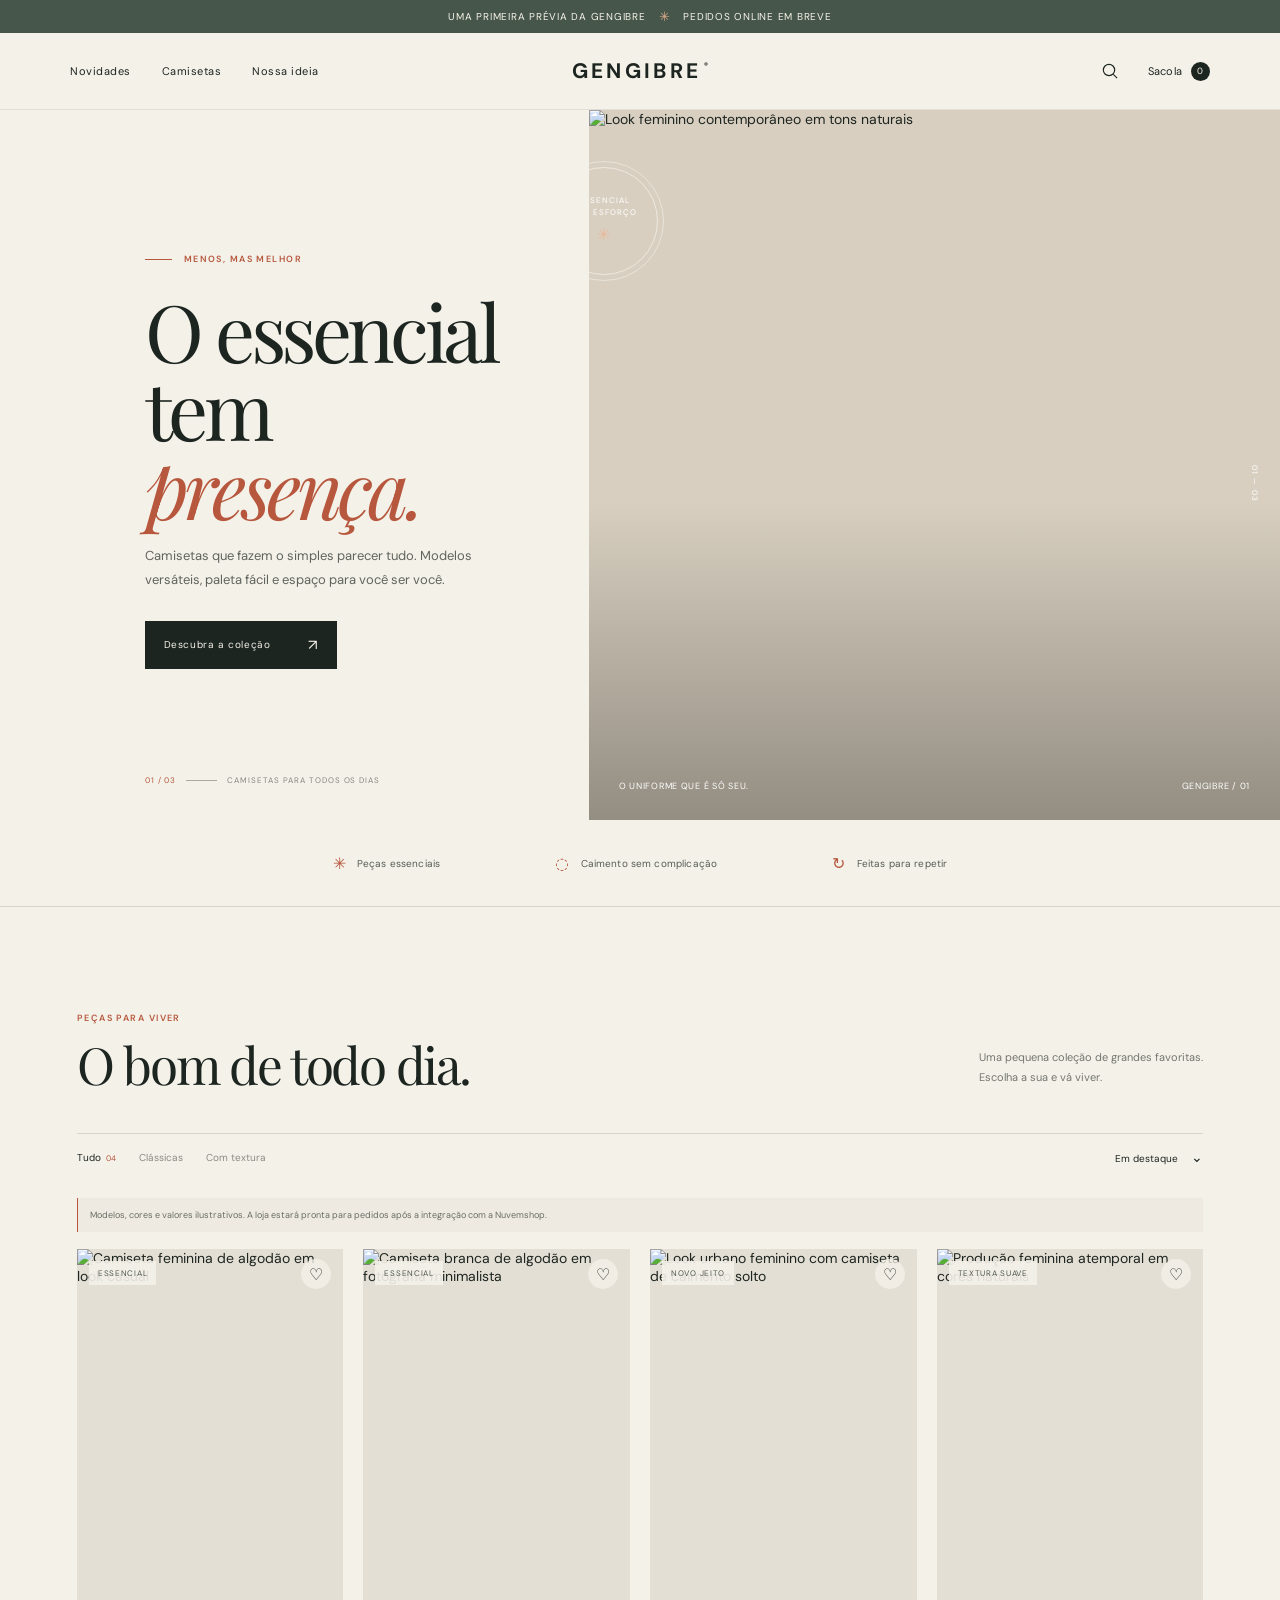
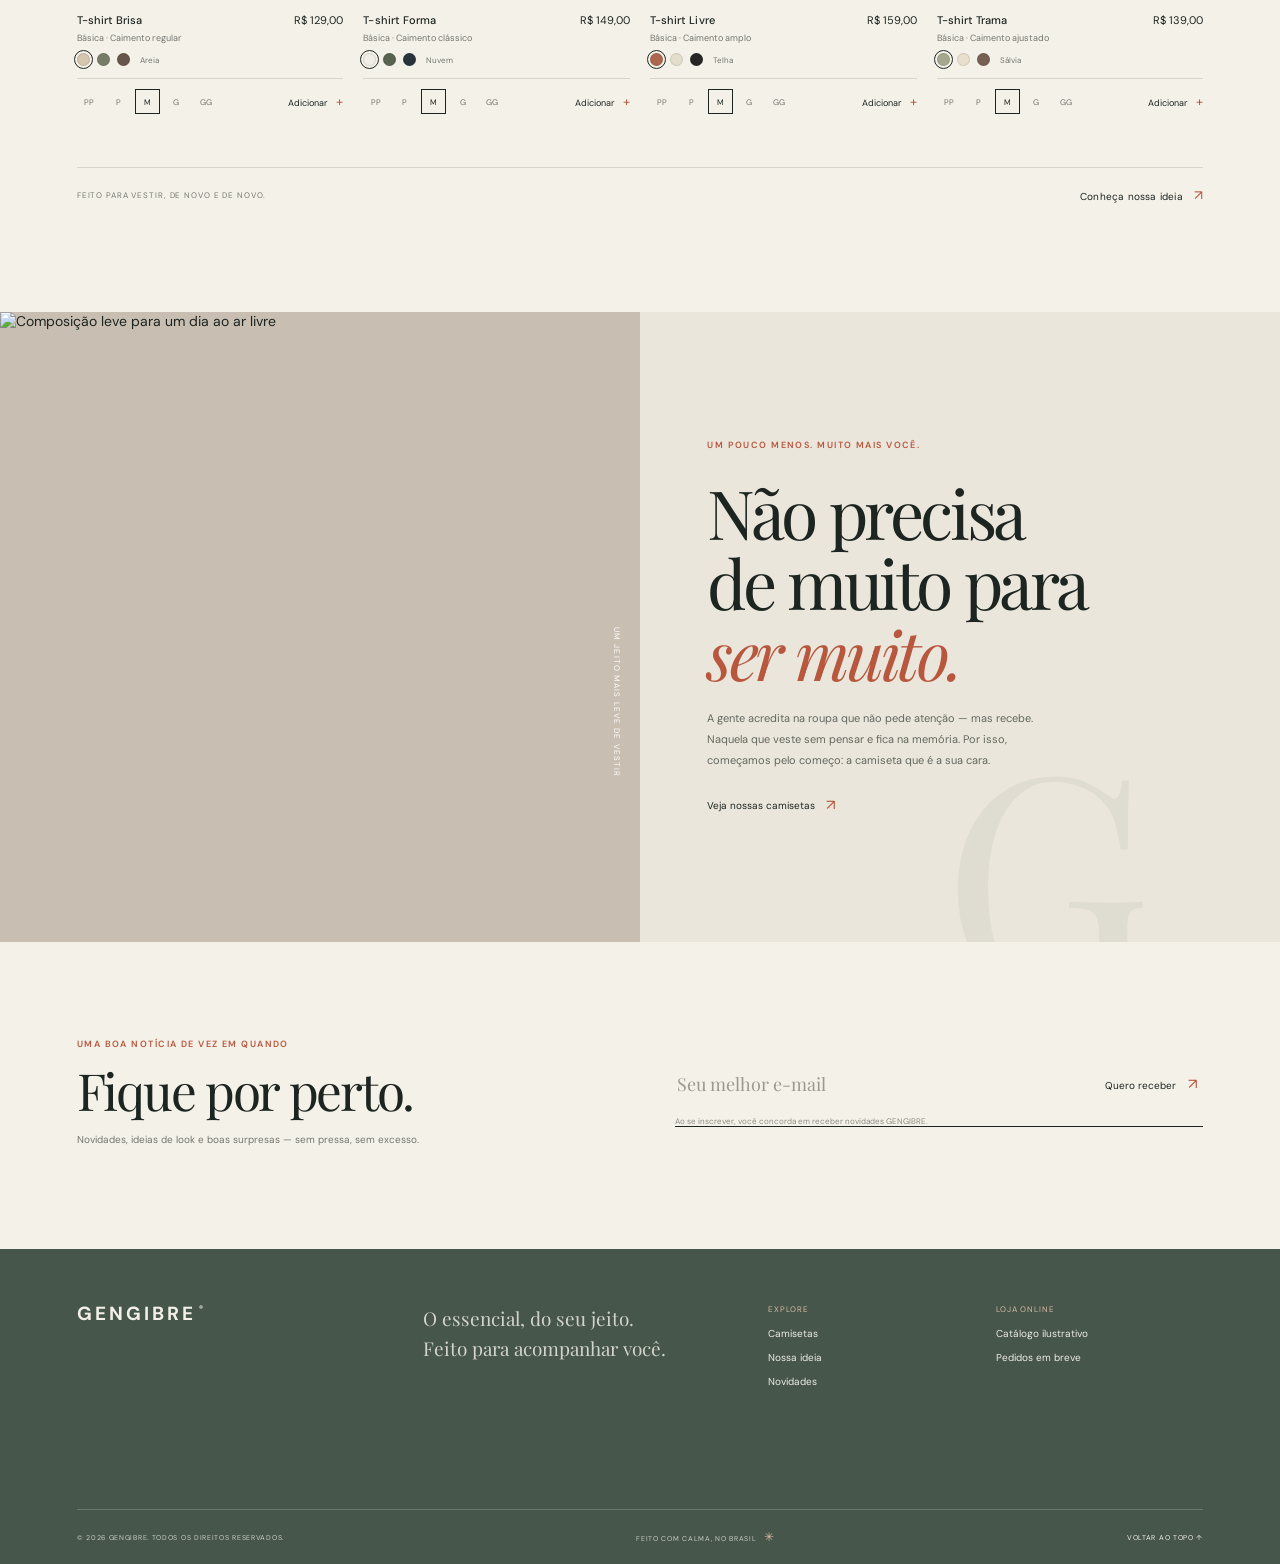
==== index.html @ 018316c4 "Build GENGIBRE storefront preview" ====
<!doctype html>
<html lang="pt-BR">
  <head>
    <meta charset="UTF-8" />
    <meta name="viewport" content="width=device-width, initial-scale=1" />
    <meta name="theme-color" content="#f4f1e9" />
    <meta name="description" content="GENGIBRE — camisetas essenciais, feitas para acompanhar você todos os dias." />
    <title>GENGIBRE — vestir o essencial</title>
    <link rel="preconnect" href="https://fonts.googleapis.com" />
    <link rel="preconnect" href="https://fonts.gstatic.com" crossorigin />
    <link href="https://fonts.googleapis.com/css2?family=DM+Sans:wght@400;500;600;700&family=Playfair+Display:wght@400;500&display=swap" rel="stylesheet" />
    <link rel="preconnect" href="https://images.unsplash.com" />
    <link rel="stylesheet" href="styles.css" />
    <script src="script.js" defer></script>
  </head>
  <body>
    <div class="announcement"><span>UMA PRIMEIRA PRÉVIA DA GENGIBRE</span><span class="announcement-dot">✳</span><span>Pedidos online em breve</span></div>

    <header class="site-header">
      <button class="icon-button menu-toggle" aria-label="Abrir menu" aria-expanded="false"><span class="menu-lines"></span></button>
      <nav class="main-nav" aria-label="Navegação principal">
        <a href="#novidades">Novidades</a>
        <a href="#colecao">Camisetas</a>
        <a href="#sobre">Nossa ideia</a>
      </nav>
      <a class="wordmark" href="#inicio" aria-label="Gengibre, início">GENGIBRE<span>®</span></a>
      <div class="header-actions">
        <button class="icon-button search-toggle" aria-label="Abrir busca"><svg viewBox="0 0 24 24" aria-hidden="true"><circle cx="10.8" cy="10.8" r="6.8"></circle><path d="m16 16 4.5 4.5"></path></svg></button>
        <button class="bag-button" aria-label="Abrir sacola">Sacola <span class="bag-count">0</span></button>
      </div>
    </header>

    <div class="search-panel" aria-hidden="true">
      <label for="search-input">O que você está procurando?</label>
      <div class="search-field"><input id="search-input" type="search" placeholder="Busque por uma camiseta..." autocomplete="off" /><button class="search-close" aria-label="Fechar busca">Fechar</button></div>
    </div>
    <div class="mobile-menu" aria-hidden="true"><a href="#novidades">Novidades</a><a href="#colecao">Camisetas</a><a href="#sobre">Nossa ideia</a></div>

    <main id="inicio">
      <section class="hero" aria-labelledby="hero-title">
        <div class="hero-copy">
          <p class="eyebrow"><span class="eyebrow-line"></span> MENOS, MAS MELHOR</p>
          <h1 id="hero-title">O essencial<br />tem <em>presença.</em></h1>
          <p class="hero-description">Camisetas que fazem o simples parecer tudo. Modelos versáteis, paleta fácil e espaço para você ser você.</p>
          <a class="button button-dark" href="#colecao">Descubra a coleção <span aria-hidden="true">↗</span></a>
          <div class="hero-note"><span>01 / 03</span><span class="hero-note-line"></span><span>CAMISETAS PARA TODOS OS DIAS</span></div>
        </div>
        <div class="hero-image-wrap">
          <img class="hero-image" src="https://images.unsplash.com/photo-1529139574466-a303027c1d8b?auto=format&fit=crop&w=1500&q=88" alt="Look feminino contemporâneo em tons naturais" fetchpriority="high" />
          <div class="hero-image-caption"><span>O uniforme que é só seu.</span><span>GENGIBRE / 01</span></div>
          <div class="round-stamp" aria-label="Essenciais para todos os dias"><span>ESSENCIAL<br />SEM ESFORÇO</span><b>✳</b></div>
        </div>
        <div class="hero-index">01 — 03</div>
      </section>

      <section class="promise-bar" aria-label="Diferenciais Gengibre">
        <div><span class="promise-icon">✳</span><span>Peças essenciais</span></div>
        <div><span class="promise-icon">◌</span><span>Caimento sem complicação</span></div>
        <div><span class="promise-icon">↻</span><span>Feitas para repetir</span></div>
      </section>

      <section class="collection section-shell" id="colecao" aria-labelledby="collection-title">
        <div class="section-heading" id="novidades">
          <div><p class="eyebrow">PEÇAS PARA VIVER</p><h2 id="collection-title">O bom de todo dia.</h2></div>
          <p>Uma pequena coleção de grandes favoritas.<br />Escolha a sua e vá viver.</p>
        </div>
        <div class="shop-toolbar">
          <div class="filter-tabs" role="group" aria-label="Filtrar produtos">
            <button class="filter-tab is-active" data-filter="all">Tudo <span>04</span></button>
            <button class="filter-tab" data-filter="classica">Clássicas</button>
            <button class="filter-tab" data-filter="textura">Com textura</button>
          </div>
          <button class="sort-button" aria-label="Ordenar produtos">Em destaque <span aria-hidden="true">⌄</span></button>
        </div>
        <p class="preview-note">Modelos, cores e valores ilustrativos. A loja estará pronta para pedidos após a integração com a Nuvemshop.</p>
        <div class="product-grid" id="product-grid" aria-live="polite"></div>
        <p class="no-results" hidden>Nenhuma camiseta encontrada. Que tal tentar outra busca?</p>
        <div class="collection-bottom"><span>FEITO PARA VESTIR, DE NOVO E DE NOVO.</span><a href="#sobre">Conheça nossa ideia <span aria-hidden="true">↗</span></a></div>
      </section>

      <section class="editorial" id="sobre">
        <div class="editorial-image"><img src="https://images.unsplash.com/photo-1503342217505-b0a15ec3261c?auto=format&fit=crop&w=1300&q=86" alt="Composição leve para um dia ao ar livre" loading="lazy" /><span class="image-vertical">UM JEITO MAIS LEVE DE VESTIR</span></div>
        <div class="editorial-copy"><p class="eyebrow">UM POUCO MENOS. MUITO MAIS VOCÊ.</p><h2>Não precisa<br />de muito para<br /><em>ser muito.</em></h2><p>A gente acredita na roupa que não pede atenção — mas recebe. Naquela que veste sem pensar e fica na memória. Por isso, começamos pelo começo: a camiseta que é a sua cara.</p><a href="#colecao" class="text-link">Veja nossas camisetas <span aria-hidden="true">↗</span></a><span class="editorial-mark">G.</span></div>
      </section>

      <section class="newsletter section-shell">
        <div><p class="eyebrow">UMA BOA NOTÍCIA DE VEZ EM QUANDO</p><h2>Fique por perto.</h2><p>Novidades, ideias de look e boas surpresas — sem pressa, sem excesso.</p></div>
        <form class="newsletter-form"><label class="sr-only" for="newsletter-email">Seu e-mail</label><input id="newsletter-email" type="email" placeholder="Seu melhor e-mail" required /><button type="submit" aria-label="Inscrever-se">Quero receber <span aria-hidden="true">↗</span></button><small>Ao se inscrever, você concorda em receber novidades GENGIBRE.</small></form>
      </section>
    </main>

    <footer class="site-footer">
      <div class="footer-main"><a class="wordmark footer-wordmark" href="#inicio">GENGIBRE<span>®</span></a><p>O essencial, do seu jeito.<br />Feito para acompanhar você.</p><div class="footer-links"><div><span>EXPLORE</span><a href="#colecao">Camisetas</a><a href="#sobre">Nossa ideia</a><a href="#novidades">Novidades</a></div><div><span>LOJA ONLINE</span><a href="#colecao">Catálogo ilustrativo</a><a href="#colecao">Pedidos em breve</a></div></div></div>
      <div class="footer-bottom"><span>© 2026 GENGIBRE. TODOS OS DIREITOS RESERVADOS.</span><span>FEITO COM CALMA, NO BRASIL <b>✳</b></span><a href="#inicio">VOLTAR AO TOPO ↑</a></div>
    </footer>

    <div class="drawer-backdrop" hidden></div>
    <aside class="cart-drawer" aria-label="Sua sacola" aria-hidden="true">
      <div class="drawer-head"><div><p class="eyebrow">GENGIBRE / SUAS ESCOLHAS</p><h2>Sua sacola <span class="drawer-count">(0)</span></h2></div><button class="drawer-close" aria-label="Fechar sacola">×</button></div>
      <div class="cart-items"></div>
      <div class="empty-cart"><span class="empty-cart-icon">◌</span><h3>Um bom começo.</h3><p>Sua sacola ainda está vazia.<br />Encontre a camiseta que tem a sua cara.</p><button class="button button-dark continue-shopping">Escolher uma camiseta</button></div>
      <div class="drawer-foot" hidden><div class="subtotal"><span>Subtotal ilustrativo</span><strong>R$ 0,00</strong></div><p class="checkout-note">Prévia da loja. Pagamento, frete e pedidos serão ativados com a Nuvemshop.</p><button class="button button-dark checkout-button">Ver próximos passos <span aria-hidden="true">↗</span></button><p class="checkout-unavailable" hidden>Esta vitrine ainda não recebe pedidos. A conexão com a Nuvemshop ativará a finalização da compra.</p><button class="text-link keep-shopping">Continuar escolhendo</button></div>
    </aside>
    <div class="toast" role="status" aria-live="polite"></div>
  </body>
</html>
---- styles.css ----
:root {
  color-scheme: light;
  --paper: #f4f1e9;
  --paper-deep: #ebe6dc;
  --ink: #1d2520;
  --muted: #73776f;
  --line: #d8d5ca;
  --ginger: #b7573d;
  --olive: #47564a;
  --serif: "Playfair Display", Georgia, serif;
  --sans: "DM Sans", Arial, sans-serif;
}

* { box-sizing: border-box; }
html { scroll-behavior: smooth; scroll-padding-top: 94px; }
body { margin: 0; background: var(--paper); color: var(--ink); font-family: var(--sans); font-size: 14px; -webkit-font-smoothing: antialiased; }
body.is-locked { overflow: hidden; }
button, input { font: inherit; }
button, a { -webkit-tap-highlight-color: transparent; }
a { color: inherit; text-decoration: none; }
button { color: inherit; }
img { display: block; max-width: 100%; }
.sr-only { position: absolute; width: 1px; height: 1px; padding: 0; margin: -1px; overflow: hidden; clip: rect(0, 0, 0, 0); white-space: nowrap; border: 0; }

.announcement { height: 33px; display: flex; align-items: center; justify-content: center; gap: 13px; color: #f7f4eb; background: var(--olive); font-size: 10px; letter-spacing: .075em; text-transform: uppercase; }
.announcement-dot { color: #ddac8d; font-size: 13px; }
.site-header { height: 77px; position: sticky; top: 0; z-index: 20; display: grid; grid-template-columns: 1fr auto 1fr; align-items: center; padding: 0 5.5vw; background: rgba(244, 241, 233, .97); border-bottom: 1px solid rgba(29, 37, 32, .09); backdrop-filter: blur(14px); }
.main-nav, .header-actions { display: flex; align-items: center; }
.main-nav { gap: 31px; font-size: 11px; letter-spacing: .045em; }
.main-nav a, .footer-links a, .text-link { transition: opacity .2s ease; }
.main-nav a:hover, .footer-links a:hover, .text-link:hover { opacity: .6; }
.wordmark { justify-self: center; font-size: 21px; line-height: 1; font-weight: 700; letter-spacing: .16em; }
.wordmark span { font-size: 8px; vertical-align: top; margin-left: 3px; letter-spacing: 0; }
.header-actions { justify-self: end; gap: 23px; }
.icon-button, .bag-button, .drawer-close, .search-close { border: 0; padding: 0; background: none; cursor: pointer; }
.icon-button { display: grid; place-items: center; width: 30px; height: 34px; }
.icon-button svg { width: 20px; fill: none; stroke: currentColor; stroke-width: 1.4; }
.bag-button { font-size: 11px; letter-spacing: .025em; }
.bag-count { display: inline-grid; place-items: center; min-width: 19px; height: 19px; margin-left: 5px; padding: 0 4px; border-radius: 100%; background: var(--ink); color: var(--paper); font-size: 9px; }
.menu-toggle { display: none; }

.search-panel { position: fixed; z-index: 19; top: 110px; left: 0; right: 0; padding: 25px 7vw 30px; background: var(--paper); border-bottom: 1px solid var(--line); transform: translateY(-10px); opacity: 0; visibility: hidden; transition: .24s ease; }
.search-panel.is-open { visibility: visible; opacity: 1; transform: translateY(0); }
.search-panel > label { display: block; margin: 0 auto 12px; max-width: 700px; color: var(--muted); font-size: 11px; }
.search-field { display: flex; gap: 18px; max-width: 700px; margin: auto; border-bottom: 1px solid var(--ink); }
.search-field input { flex: 1; border: 0; outline: 0; padding: 8px 0 15px; background: transparent; color: var(--ink); font-family: var(--serif); font-size: 27px; }
.search-field input::placeholder { color: #99998f; }
.search-close { padding-bottom: 12px; color: var(--muted); font-size: 11px; }
.mobile-menu { display: none; }

.hero { min-height: 610px; height: min(710px, calc(100svh - 110px)); display: grid; grid-template-columns: 46% 54%; position: relative; overflow: hidden; }
.hero-copy { display: flex; flex-direction: column; align-items: flex-start; justify-content: center; position: relative; padding: 50px 5vw 58px 11.3vw; }
.eyebrow { margin: 0; color: var(--ginger); font-size: 9px; font-weight: 600; letter-spacing: .16em; line-height: 1.4; }
.hero-copy .eyebrow { display: flex; align-items: center; gap: 12px; }
.eyebrow-line { display: inline-block; width: 27px; height: 1px; background: var(--ginger); }
.hero h1 { margin: 25px 0 17px; font-family: var(--serif); font-size: clamp(58px, 6.2vw, 92px); font-weight: 400; line-height: .99; letter-spacing: -.055em; }
h1 em, h2 em { color: var(--ginger); font-weight: 400; }
.hero-description { max-width: 355px; margin: 0 0 29px; color: #5f645d; font-size: 13px; line-height: 1.85; }
.button { display: inline-flex; align-items: center; justify-content: space-between; gap: 38px; min-height: 48px; border: 0; cursor: pointer; font-size: 10px; letter-spacing: .06em; transition: background .2s ease, color .2s ease, transform .2s ease; }
.button span { font-size: 15px; }
.button-dark { padding: 0 19px; background: var(--ink); color: var(--paper); }
.button-dark:hover { background: var(--ginger); transform: translateY(-1px); }
.hero-note { position: absolute; bottom: 35px; left: 11.3vw; display: flex; align-items: center; gap: 10px; color: #85877f; font-size: 8px; letter-spacing: .12em; }
.hero-note > span:first-child { color: var(--ginger); }
.hero-note-line { width: 31px; height: 1px; background: #aaa99f; }
.hero-image-wrap { height: 100%; min-height: 610px; position: relative; overflow: hidden; background: #d8cfc0; }
.hero-image { width: 100%; height: 100%; object-fit: cover; object-position: center 35%; }
.hero-image-wrap::after { content: ""; position: absolute; inset: 55% 0 0; pointer-events: none; background: linear-gradient(transparent, rgba(25, 25, 20, .36)); }
.hero-image-caption { position: absolute; z-index: 1; bottom: 28px; left: 30px; right: 30px; display: flex; justify-content: space-between; color: white; font-size: 9px; letter-spacing: .08em; text-transform: uppercase; }
.round-stamp { position: absolute; z-index: 2; top: 8%; left: -39px; width: 108px; height: 108px; display: flex; flex-direction: column; align-items: center; justify-content: center; gap: 5px; border: 1px solid rgba(244, 241, 233, .75); border-radius: 50%; outline: 1px solid rgba(244, 241, 233, .6); outline-offset: 5px; color: white; text-align: center; font-size: 8px; letter-spacing: .12em; line-height: 1.5; }
.round-stamp b { color: #eab89a; font-size: 16px; font-weight: 400; }
.hero-index { position: absolute; z-index: 3; top: 50%; right: 20px; writing-mode: vertical-rl; color: white; font-size: 8px; letter-spacing: .14em; }

.promise-bar { min-height: 87px; display: flex; align-items: center; justify-content: center; gap: clamp(45px, 9vw, 155px); border-bottom: 1px solid var(--line); }
.promise-bar > div { display: flex; align-items: center; gap: 11px; color: #555d54; font-size: 10px; letter-spacing: .015em; }
.promise-icon { color: var(--ginger); font-size: 16px; }
.section-shell { width: min(1280px, 88%); margin-inline: auto; }
.collection { padding-top: 105px; padding-bottom: 108px; }
.section-heading { display: flex; align-items: end; justify-content: space-between; margin-bottom: 40px; }
.section-heading h2, .newsletter h2 { margin: 11px 0 0; font-family: var(--serif); font-size: clamp(36px, 4vw, 55px); font-weight: 400; letter-spacing: -.045em; line-height: 1.12; }
.section-heading > p { margin: 0 0 5px; color: var(--muted); font-size: 11px; line-height: 1.8; }
.shop-toolbar { display: flex; justify-content: space-between; align-items: center; min-height: 47px; margin-bottom: 17px; border-top: 1px solid var(--line); }
.filter-tabs { display: flex; align-items: center; gap: 23px; height: 47px; }
.filter-tab, .sort-button { padding: 0; border: 0; background: none; color: #8a8b84; cursor: pointer; font-size: 10px; }
.filter-tab.is-active { color: var(--ink); }
.filter-tab span { margin-left: 2px; color: var(--ginger); font-size: 8px; }
.sort-button { color: var(--ink); }
.sort-button span { margin-left: 10px; font-size: 14px; }
.preview-note { margin: 0 0 17px; padding: 10px 12px; border-left: 1px solid var(--ginger); background: rgba(235, 230, 220, .56); color: #696d64; font-size: 9px; line-height: 1.6; }
.product-grid { display: grid; grid-template-columns: repeat(4, minmax(0, 1fr)); gap: 20px; }
.product-card { min-width: 0; }
.product-image { position: relative; overflow: hidden; aspect-ratio: .76; background: #e4dfd5; }
.product-image > img { width: 100%; height: 100%; object-fit: cover; transition: transform .55s cubic-bezier(.2,.65,.25,1); }
.product-card:hover .product-image > img { transform: scale(1.035); }
.product-label { position: absolute; top: 12px; left: 12px; padding: 7px 9px; background: rgba(244, 241, 233, .9); color: #51594f; font-size: 8px; letter-spacing: .09em; text-transform: uppercase; }
.favorite-button { position: absolute; top: 10px; right: 12px; display: grid; place-items: center; width: 30px; height: 30px; border: 0; border-radius: 50%; background: rgba(244, 241, 233, .76); cursor: pointer; font-size: 16px; }
.favorite-button.is-favorite { color: var(--ginger); }
.product-info { padding-top: 13px; }
.product-title-row { display: flex; justify-content: space-between; align-items: baseline; gap: 8px; }
.product-title { margin: 0; font-size: 11px; font-weight: 500; letter-spacing: .005em; }
.product-price { white-space: nowrap; font-size: 11px; }
.product-subtitle { margin: 5px 0 9px; color: var(--muted); font-size: 9px; }
.product-colors { display: flex; align-items: center; gap: 7px; margin-bottom: 12px; }
.color-swatch { width: 13px; height: 13px; padding: 0; border: 1px solid rgba(29, 37, 32, .12); border-radius: 50%; cursor: pointer; }
.color-swatch.is-selected { outline: 1px solid var(--ink); outline-offset: 2px; }
.color-name { margin-left: 3px; color: var(--muted); font-size: 8px; }
.product-bottom { display: flex; justify-content: space-between; gap: 6px; align-items: center; padding-top: 10px; border-top: 1px solid var(--line); }
.sizes { display: flex; gap: 4px; }
.size-button { display: grid; place-items: center; width: 25px; height: 25px; border: 1px solid transparent; background: none; color: #72756e; cursor: pointer; font-size: 8px; }
.size-button.is-selected { border-color: var(--ink); color: var(--ink); }
.quick-add { padding: 4px 0 4px 5px; border: 0; background: transparent; cursor: pointer; font-size: 9px; }
.quick-add span { margin-left: 6px; color: var(--ginger); font-size: 13px; }
.quick-add:hover { color: var(--ginger); }
.no-results { padding: 32px 0; color: var(--muted); text-align: center; }
.collection-bottom { display: flex; justify-content: space-between; align-items: center; margin-top: 53px; padding-top: 18px; border-top: 1px solid var(--line); color: #777a72; font-size: 8px; letter-spacing: .11em; }
.collection-bottom a { color: var(--ink); letter-spacing: .02em; font-size: 10px; }
.collection-bottom a span { padding-left: 8px; color: var(--ginger); font-size: 14px; }

.editorial { display: grid; grid-template-columns: 1fr 1fr; min-height: 630px; background: var(--paper-deep); }
.editorial-image { position: relative; min-height: 580px; overflow: hidden; background: #c8beb1; }
.editorial-image img { width: 100%; height: 100%; position: absolute; inset: 0; object-fit: cover; object-position: center 43%; }
.image-vertical { position: absolute; top: 50%; right: 18px; writing-mode: vertical-rl; color: white; font-size: 8px; letter-spacing: .14em; }
.editorial-copy { display: flex; flex-direction: column; align-items: flex-start; justify-content: center; position: relative; padding: 72px 10vw 72px 10.5%; overflow: hidden; }
.editorial-copy h2 { margin: 25px 0 20px; font-family: var(--serif); font-size: clamp(48px, 5.3vw, 76px); font-weight: 400; line-height: 1.04; letter-spacing: -.05em; }
.editorial-copy > p:not(.eyebrow) { max-width: 350px; margin: 0 0 24px; color: #62685f; font-size: 11px; line-height: 1.9; }
.text-link { display: inline-flex; align-items: center; gap: 11px; padding: 0; border: 0; background: none; cursor: pointer; font-size: 10px; }
.text-link span { color: var(--ginger); font-size: 15px; }
.editorial-mark { position: absolute; right: 8%; bottom: -76px; color: rgba(71, 86, 74, .07); font-family: var(--serif); font-size: 300px; line-height: 1; }

.newsletter { display: grid; grid-template-columns: 1fr 1fr; align-items: center; gap: 70px; padding-top: 96px; padding-bottom: 100px; }
.newsletter h2 { font-size: clamp(38px, 4vw, 52px); }
.newsletter > div > p:last-child { margin: 12px 0 0; color: var(--muted); font-size: 10px; line-height: 1.8; }
.newsletter-form { display: grid; grid-template-columns: 1fr auto; align-items: center; border-bottom: 1px solid var(--ink); }
.newsletter-form input { min-width: 0; height: 47px; border: 0; outline: 0; background: transparent; color: var(--ink); font-family: var(--serif); font-size: 18px; }
.newsletter-form input::placeholder { color: #9a9a91; }
.newsletter-form button { border: 0; background: transparent; cursor: pointer; font-size: 10px; }
.newsletter-form button span { margin-left: 9px; color: var(--ginger); font-size: 15px; }
.newsletter-form small { grid-column: 1 / -1; padding-top: 9px; color: #8b8d84; font-size: 8px; }
.site-footer { padding: 55px 6vw 0; background: var(--olive); color: #f2f0e8; }
.footer-main { display: grid; grid-template-columns: 1fr 1fr 1.4fr; gap: 35px; min-height: 205px; }
.footer-wordmark { justify-self: start; align-self: start; font-size: 19px; }
.footer-main > p { margin: 0; color: #d2d4cb; font-family: var(--serif); font-size: 19px; line-height: 1.55; }
.footer-links { display: grid; grid-template-columns: 1fr 1fr; gap: 20px; }
.footer-links > div { display: flex; flex-direction: column; align-items: flex-start; gap: 11px; }
.footer-links span { margin-bottom: 2px; color: #d5b9a3; font-size: 8px; letter-spacing: .12em; }
.footer-links a { color: #edece5; font-size: 10px; }
.footer-bottom { min-height: 55px; display: flex; align-items: center; justify-content: space-between; border-top: 1px solid rgba(244, 241, 233, .22); color: #c7cdc4; font-size: 7px; letter-spacing: .1em; }
.footer-bottom b { margin-left: 5px; color: #d5b9a3; font-size: 12px; font-weight: 400; }
.footer-bottom a { color: #f2f0e8; }

.drawer-backdrop { position: fixed; z-index: 40; inset: 0; background: rgba(23, 29, 24, .42); opacity: 0; transition: opacity .25s ease; }
.drawer-backdrop:not([hidden]) { display: block; opacity: 1; }
.cart-drawer { position: fixed; z-index: 41; top: 0; right: 0; bottom: 0; width: min(475px, 100%); display: flex; flex-direction: column; padding: 32px 34px 25px; background: var(--paper); transform: translateX(100%); transition: transform .32s cubic-bezier(.2,.75,.25,1); }
.cart-drawer.is-open { transform: translateX(0); }
.drawer-head { display: flex; align-items: flex-start; justify-content: space-between; padding-bottom: 22px; border-bottom: 1px solid var(--line); }
.drawer-head h2 { margin: 8px 0 0; font-family: var(--serif); font-size: 32px; font-weight: 400; letter-spacing: -.04em; }
.drawer-count { color: var(--muted); font-family: var(--sans); font-size: 12px; letter-spacing: 0; }
.drawer-close { margin-top: -6px; font-size: 32px; font-weight: 300; }
.cart-items { flex: 1; overflow: auto; }
.empty-cart { flex: 1; display: flex; flex-direction: column; align-items: center; justify-content: center; text-align: center; }
.empty-cart[hidden], .drawer-foot[hidden], .checkout-unavailable[hidden] { display: none; }
.empty-cart-icon { color: var(--ginger); font-size: 32px; }
.empty-cart h3 { margin: 12px 0 7px; font-family: var(--serif); font-size: 25px; font-weight: 400; }
.empty-cart p { margin: 0 0 23px; color: var(--muted); font-size: 11px; line-height: 1.8; }
.empty-cart .button { min-height: 44px; }
.cart-line { display: grid; grid-template-columns: 92px 1fr auto; gap: 14px; padding: 20px 0; border-bottom: 1px solid var(--line); }
.cart-line img { width: 92px; height: 116px; object-fit: cover; background: var(--paper-deep); }
.cart-line-info { display: flex; flex-direction: column; align-items: flex-start; padding: 3px 0; }
.cart-line h3 { margin: 0 0 7px; font-size: 11px; font-weight: 500; }
.cart-line p { margin: 0 0 5px; color: var(--muted); font-size: 9px; }
.quantity-control { display: flex; align-items: center; gap: 12px; margin-top: auto; border: 1px solid var(--line); }
.quantity-control button { width: 24px; height: 24px; border: 0; background: none; cursor: pointer; }
.quantity-control span { font-size: 9px; }
.cart-line-price { font-size: 10px; white-space: nowrap; }
.remove-line { margin-top: 10px; padding: 0; border: 0; background: none; color: var(--muted); cursor: pointer; font-size: 8px; text-decoration: underline; }
.drawer-foot { padding-top: 15px; border-top: 1px solid var(--line); }
.shipping-progress { color: var(--muted); font-size: 9px; }
.shipping-progress > div { height: 2px; margin-top: 9px; background: #d7d4ca; }
.shipping-progress i { display: block; width: 0%; height: 100%; background: var(--ginger); transition: width .25s ease; }
.subtotal { display: flex; justify-content: space-between; margin: 20px 0 5px; font-size: 11px; }
.subtotal strong { font-weight: 500; }
.checkout-note, .checkout-unavailable { color: var(--muted); font-size: 8px; line-height: 1.6; }
.checkout-button { width: 100%; margin-top: 8px; }
.checkout-unavailable { padding: 10px 12px; border: 1px solid #d5c3b3; background: #efe6d9; color: #69594d; }
.drawer-foot .keep-shopping { display: flex; margin: 14px auto 0; }
.toast { position: fixed; z-index: 55; right: 22px; bottom: 20px; max-width: calc(100% - 44px); padding: 13px 17px; background: var(--ink); color: white; opacity: 0; transform: translateY(12px); pointer-events: none; font-size: 10px; transition: .22s ease; }
.toast.is-visible { opacity: 1; transform: translateY(0); }

@media (min-width: 1500px) {
  .hero-copy { padding-left: max(11.3vw, calc((100vw - 1280px) / 2)); }
  .hero-note { left: max(11.3vw, calc((100vw - 1280px) / 2)); }
}
@media (max-width: 1000px) {
  .site-header { padding-inline: 4vw; }
  .main-nav { gap: 17px; font-size: 10px; }
  .hero { min-height: 560px; grid-template-columns: 47% 53%; }
  .hero-copy { padding-left: 7vw; }
  .hero-note { left: 7vw; }
  .hero h1 { font-size: clamp(58px, 7vw, 76px); }
  .product-grid { grid-template-columns: repeat(2, minmax(0, 1fr)); row-gap: 34px; column-gap: 18px; }
  .editorial { min-height: 520px; }
  .editorial-image { min-height: 520px; }
  .editorial-copy { padding-inline: 8%; }
  .footer-main { grid-template-columns: .8fr .9fr 1.5fr; }
}
@media (max-width: 680px) {
  html { scroll-padding-top: 76px; }
  .announcement { height: 30px; gap: 8px; font-size: 8px; letter-spacing: .04em; }
  .site-header { height: 64px; grid-template-columns: 1fr auto 1fr; padding-inline: 17px; }
  .menu-toggle { display: grid; justify-self: start; }
  .menu-lines, .menu-lines::before, .menu-lines::after { display: block; width: 17px; height: 1px; background: var(--ink); }
  .menu-lines { position: relative; }
  .menu-lines::before, .menu-lines::after { content: ""; position: absolute; left: 0; }
  .menu-lines::before { top: -5px; }
  .menu-lines::after { top: 5px; }
  .main-nav { display: none; }
  .wordmark { font-size: 18px; }
  .header-actions { gap: 8px; }
  .bag-button { font-size: 0; }
  .bag-count { font-size: 9px; }
  .search-toggle { width: 26px; }
  .search-toggle svg { width: 18px; }
  .search-panel { top: 94px; padding: 20px 20px 23px; }
  .search-field input { font-size: 21px; }
  .mobile-menu { position: fixed; z-index: 18; top: 94px; left: 0; right: 0; display: flex; flex-direction: column; gap: 0; padding: 0 22px; background: var(--paper); max-height: 0; overflow: hidden; opacity: 0; transition: max-height .25s ease, opacity .2s ease, padding .2s ease; }
  .mobile-menu.is-open { max-height: 190px; padding-block: 8px 17px; opacity: 1; border-bottom: 1px solid var(--line); }
  .mobile-menu a { padding: 13px 0; border-bottom: 1px solid var(--line); font-family: var(--serif); font-size: 22px; }
  .mobile-menu a:last-child { border: 0; }
  .hero { display: flex; flex-direction: column-reverse; height: auto; min-height: unset; }
  .hero-image-wrap { height: 108vw; min-height: 420px; max-height: 590px; }
  .hero-image { object-position: center 32%; }
  .hero-copy { min-height: 375px; padding: 48px 24px 75px; }
  .hero h1 { margin: 19px 0 13px; font-size: clamp(59px, 14vw, 78px); }
  .hero-description { max-width: 325px; margin-bottom: 21px; font-size: 12px; }
  .hero-note { left: 24px; bottom: 24px; font-size: 7px; }
  .round-stamp { top: auto; left: 23px; bottom: 22px; width: 83px; height: 83px; border-color: rgba(255,255,255,.9); outline-color: rgba(255,255,255,.7); font-size: 6px; }
  .round-stamp b { font-size: 12px; }
  .hero-index { display: none; }
  .hero-image-caption { bottom: 17px; left: auto; right: 17px; gap: 8px; flex-direction: column; align-items: flex-end; font-size: 7px; }
  .promise-bar { justify-content: flex-start; gap: 21px; padding: 0 22px; min-height: 68px; overflow-x: auto; scrollbar-width: none; }
  .promise-bar::-webkit-scrollbar { display: none; }
  .promise-bar > div { flex: 0 0 auto; gap: 7px; font-size: 8px; }
  .promise-icon { font-size: 13px; }
  .section-shell { width: auto; margin-inline: 22px; }
  .collection { padding-top: 66px; padding-bottom: 68px; }
  .section-heading { display: block; margin-bottom: 26px; }
  .section-heading h2 { font-size: 41px; }
  .section-heading > p { margin-top: 10px; font-size: 10px; }
  .shop-toolbar { margin-bottom: 12px; }
  .preview-note { margin-bottom: 13px; font-size: 8px; }
  .filter-tabs { gap: 16px; }
  .filter-tab, .sort-button { font-size: 9px; }
  .sort-button { font-size: 0; }
  .sort-button span { font-size: 17px; }
  .product-grid { column-gap: 10px; row-gap: 27px; }
  .product-image { aspect-ratio: .72; }
  .product-label { top: 8px; left: 8px; padding: 6px 7px; font-size: 7px; }
  .favorite-button { top: 6px; right: 6px; width: 26px; height: 26px; font-size: 14px; }
  .product-info { padding-top: 10px; }
  .product-title-row { align-items: flex-start; flex-direction: column; gap: 5px; }
  .product-title { font-size: 10px; }
  .product-price { font-size: 10px; }
  .product-subtitle { margin: 5px 0 8px; font-size: 8px; }
  .product-colors { gap: 6px; margin-bottom: 9px; }
  .color-swatch { width: 12px; height: 12px; }
  .color-name { font-size: 7px; }
  .product-bottom { align-items: flex-start; flex-direction: column; gap: 4px; padding-top: 7px; }
  .sizes { gap: 2px; }
  .size-button { width: 22px; height: 22px; font-size: 7px; }
  .quick-add { align-self: flex-end; margin-top: -24px; font-size: 8px; }
  .collection-bottom { margin-top: 34px; font-size: 7px; gap: 12px; }
  .collection-bottom a { text-align: right; font-size: 9px; }
  .editorial { display: flex; flex-direction: column; }
  .editorial-image { min-height: 0; height: 114vw; max-height: 540px; }
  .editorial-copy { min-height: 430px; padding: 58px 28px; }
  .editorial-copy h2 { font-size: 57px; }
  .editorial-mark { right: 2%; bottom: -70px; font-size: 240px; }
  .newsletter { grid-template-columns: 1fr; gap: 28px; padding-top: 65px; padding-bottom: 70px; }
  .newsletter h2 { font-size: 41px; }
  .newsletter > div > p:last-child { max-width: 280px; }
  .newsletter-form input { font-size: 16px; }
  .newsletter-form button { font-size: 9px; }
  .site-footer { padding: 39px 23px 0; }
  .footer-main { grid-template-columns: 1fr 1fr; gap: 22px 14px; padding-bottom: 35px; }
  .footer-wordmark { grid-column: 1; }
  .footer-main > p { grid-column: 2; font-size: 14px; }
  .footer-links { grid-column: 1 / -1; gap: 12px; margin-top: 10px; }
  .footer-links a { font-size: 9px; }
  .footer-bottom { min-height: 65px; display: grid; grid-template-columns: 1fr auto; gap: 7px; padding: 11px 0; font-size: 6px; }
  .footer-bottom > span:nth-child(2) { display: none; }
  .cart-drawer { padding: 25px 21px 20px; }
  .toast { right: 12px; bottom: 12px; }
}
@media (prefers-reduced-motion: reduce) {
  *, *::before, *::after { scroll-behavior: auto !important; transition-duration: .01ms !important; animation-duration: .01ms !important; }
}
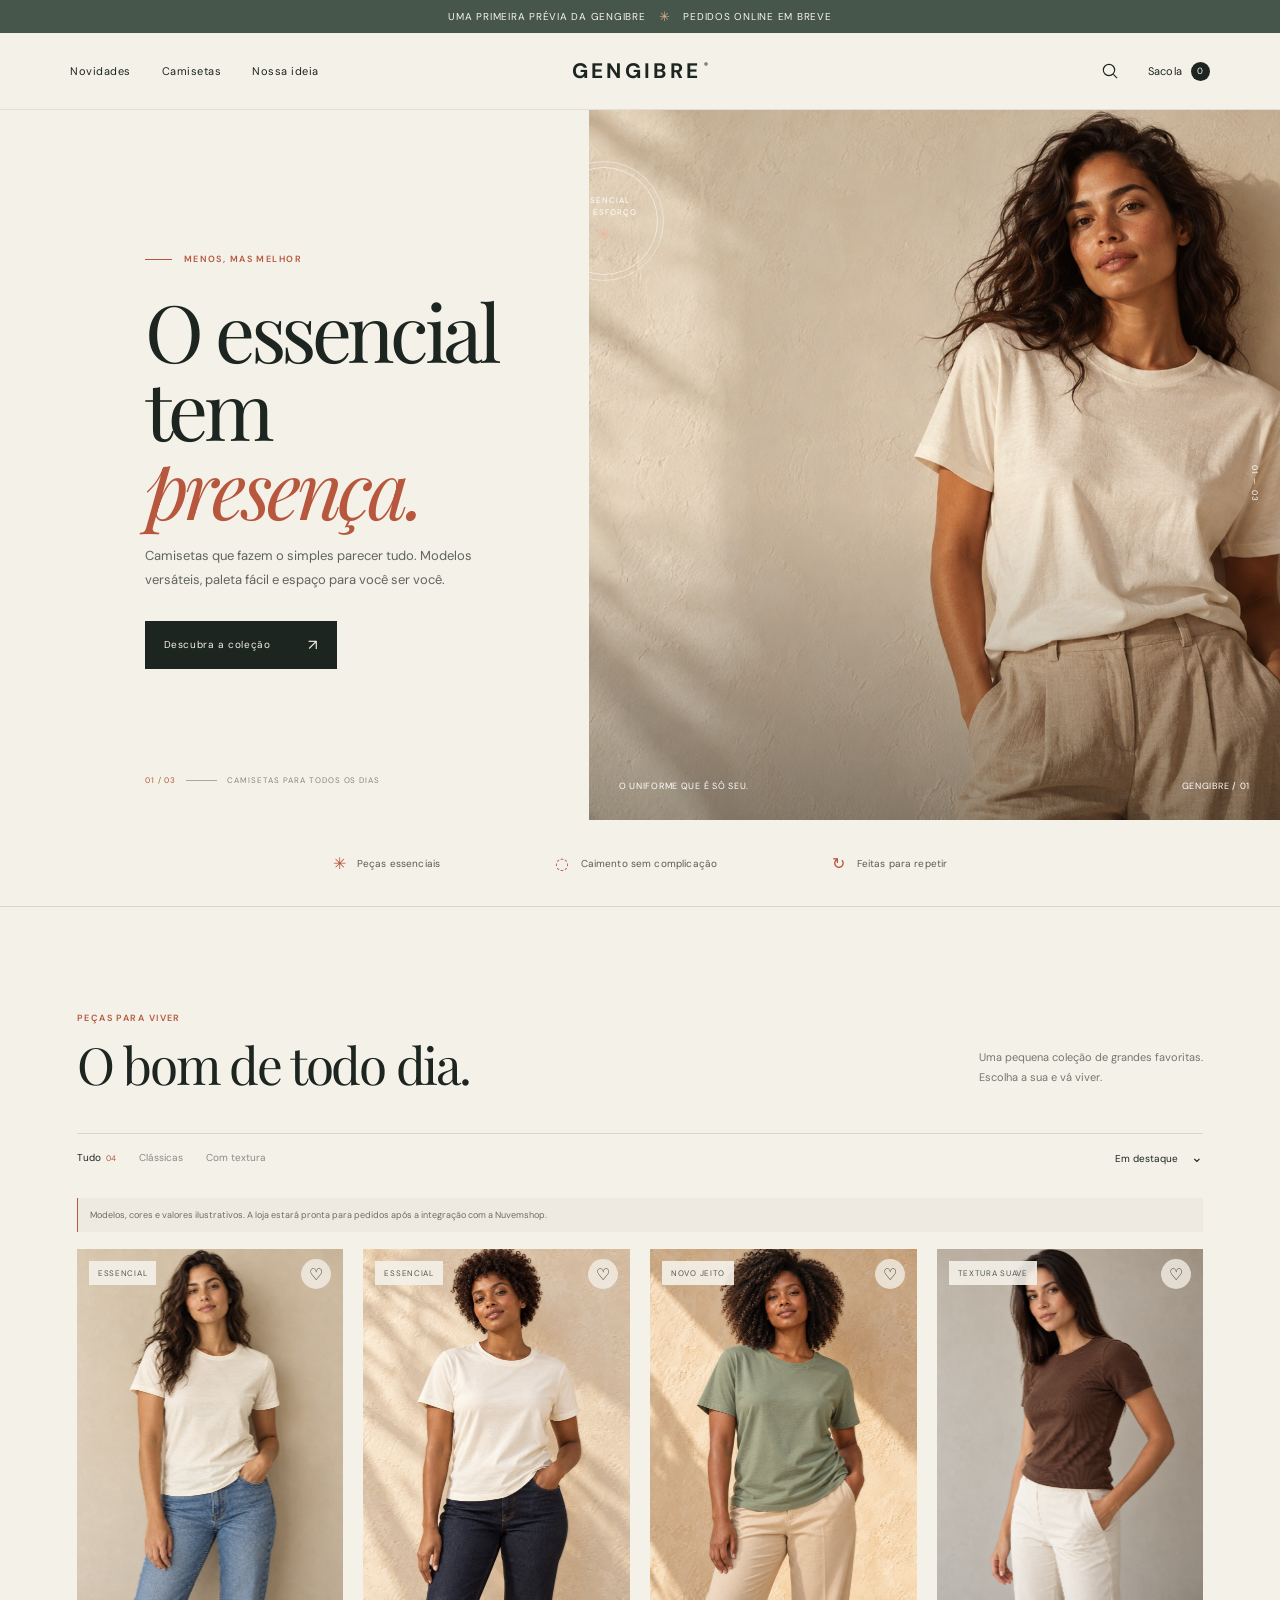
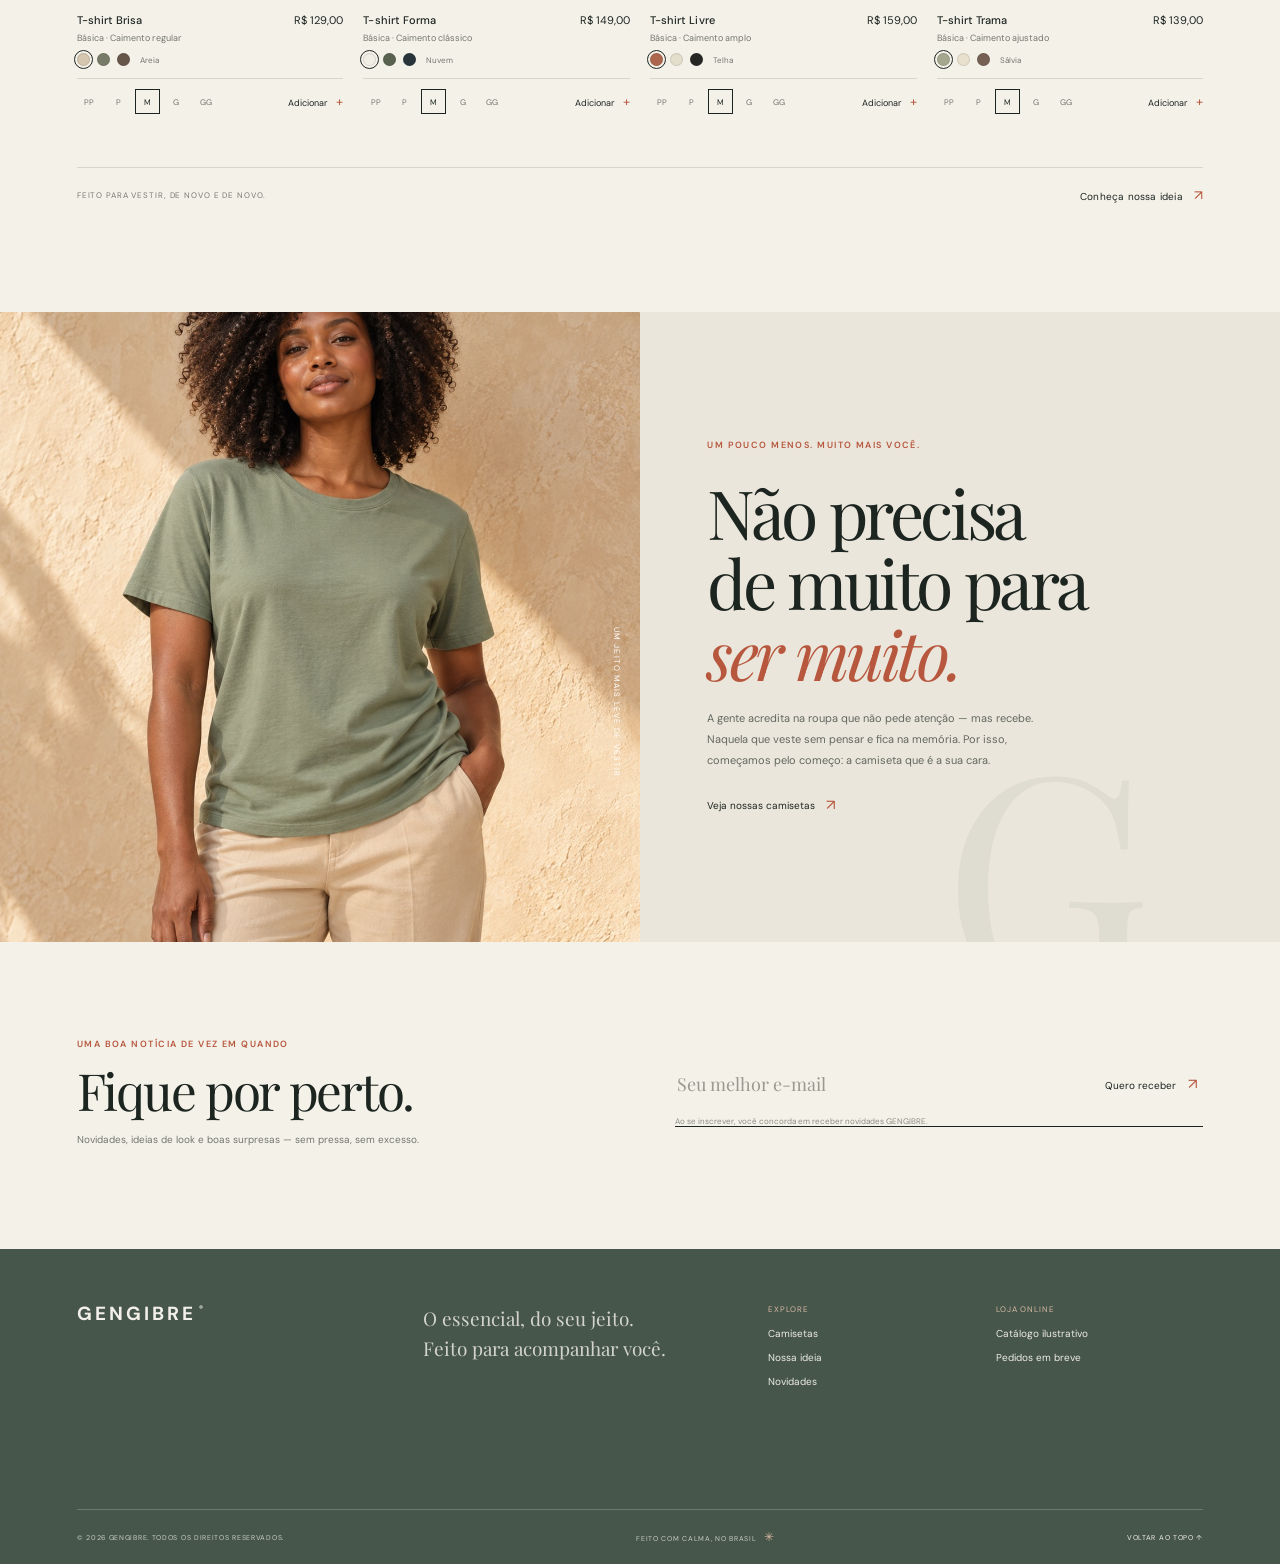
==== commit b6c1b43e: "Add original GENGIBRE campaign imagery" ====
--- a/index.html
+++ b/index.html
@@ -9,7 +9,6 @@
     <link rel="preconnect" href="https://fonts.googleapis.com" />
     <link rel="preconnect" href="https://fonts.gstatic.com" crossorigin />
     <link href="https://fonts.googleapis.com/css2?family=DM+Sans:wght@400;500;600;700&family=Playfair+Display:wght@400;500&display=swap" rel="stylesheet" />
-    <link rel="preconnect" href="https://images.unsplash.com" />
     <link rel="stylesheet" href="styles.css" />
     <script src="script.js" defer></script>
   </head>
@@ -46,7 +45,7 @@
           <div class="hero-note"><span>01 / 03</span><span class="hero-note-line"></span><span>CAMISETAS PARA TODOS OS DIAS</span></div>
         </div>
         <div class="hero-image-wrap">
-          <img class="hero-image" src="https://images.unsplash.com/photo-1529139574466-a303027c1d8b?auto=format&fit=crop&w=1500&q=88" alt="Look feminino contemporâneo em tons naturais" fetchpriority="high" />
+          <img class="hero-image" src="assets/hero-gengibre.jpg" alt="Modelo usando camiseta Gengibre em tom marfim" fetchpriority="high" />
           <div class="hero-image-caption"><span>O uniforme que é só seu.</span><span>GENGIBRE / 01</span></div>
           <div class="round-stamp" aria-label="Essenciais para todos os dias"><span>ESSENCIAL<br />SEM ESFORÇO</span><b>✳</b></div>
         </div>
@@ -79,7 +78,7 @@
       </section>
 
       <section class="editorial" id="sobre">
-        <div class="editorial-image"><img src="https://images.unsplash.com/photo-1503342217505-b0a15ec3261c?auto=format&fit=crop&w=1300&q=86" alt="Composição leve para um dia ao ar livre" loading="lazy" /><span class="image-vertical">UM JEITO MAIS LEVE DE VESTIR</span></div>
+        <div class="editorial-image"><img src="assets/tee-livre.jpg" alt="Modelo usando camiseta Gengibre verde-sálvia" loading="lazy" /><span class="image-vertical">UM JEITO MAIS LEVE DE VESTIR</span></div>
         <div class="editorial-copy"><p class="eyebrow">UM POUCO MENOS. MUITO MAIS VOCÊ.</p><h2>Não precisa<br />de muito para<br /><em>ser muito.</em></h2><p>A gente acredita na roupa que não pede atenção — mas recebe. Naquela que veste sem pensar e fica na memória. Por isso, começamos pelo começo: a camiseta que é a sua cara.</p><a href="#colecao" class="text-link">Veja nossas camisetas <span aria-hidden="true">↗</span></a><span class="editorial-mark">G.</span></div>
       </section>
 
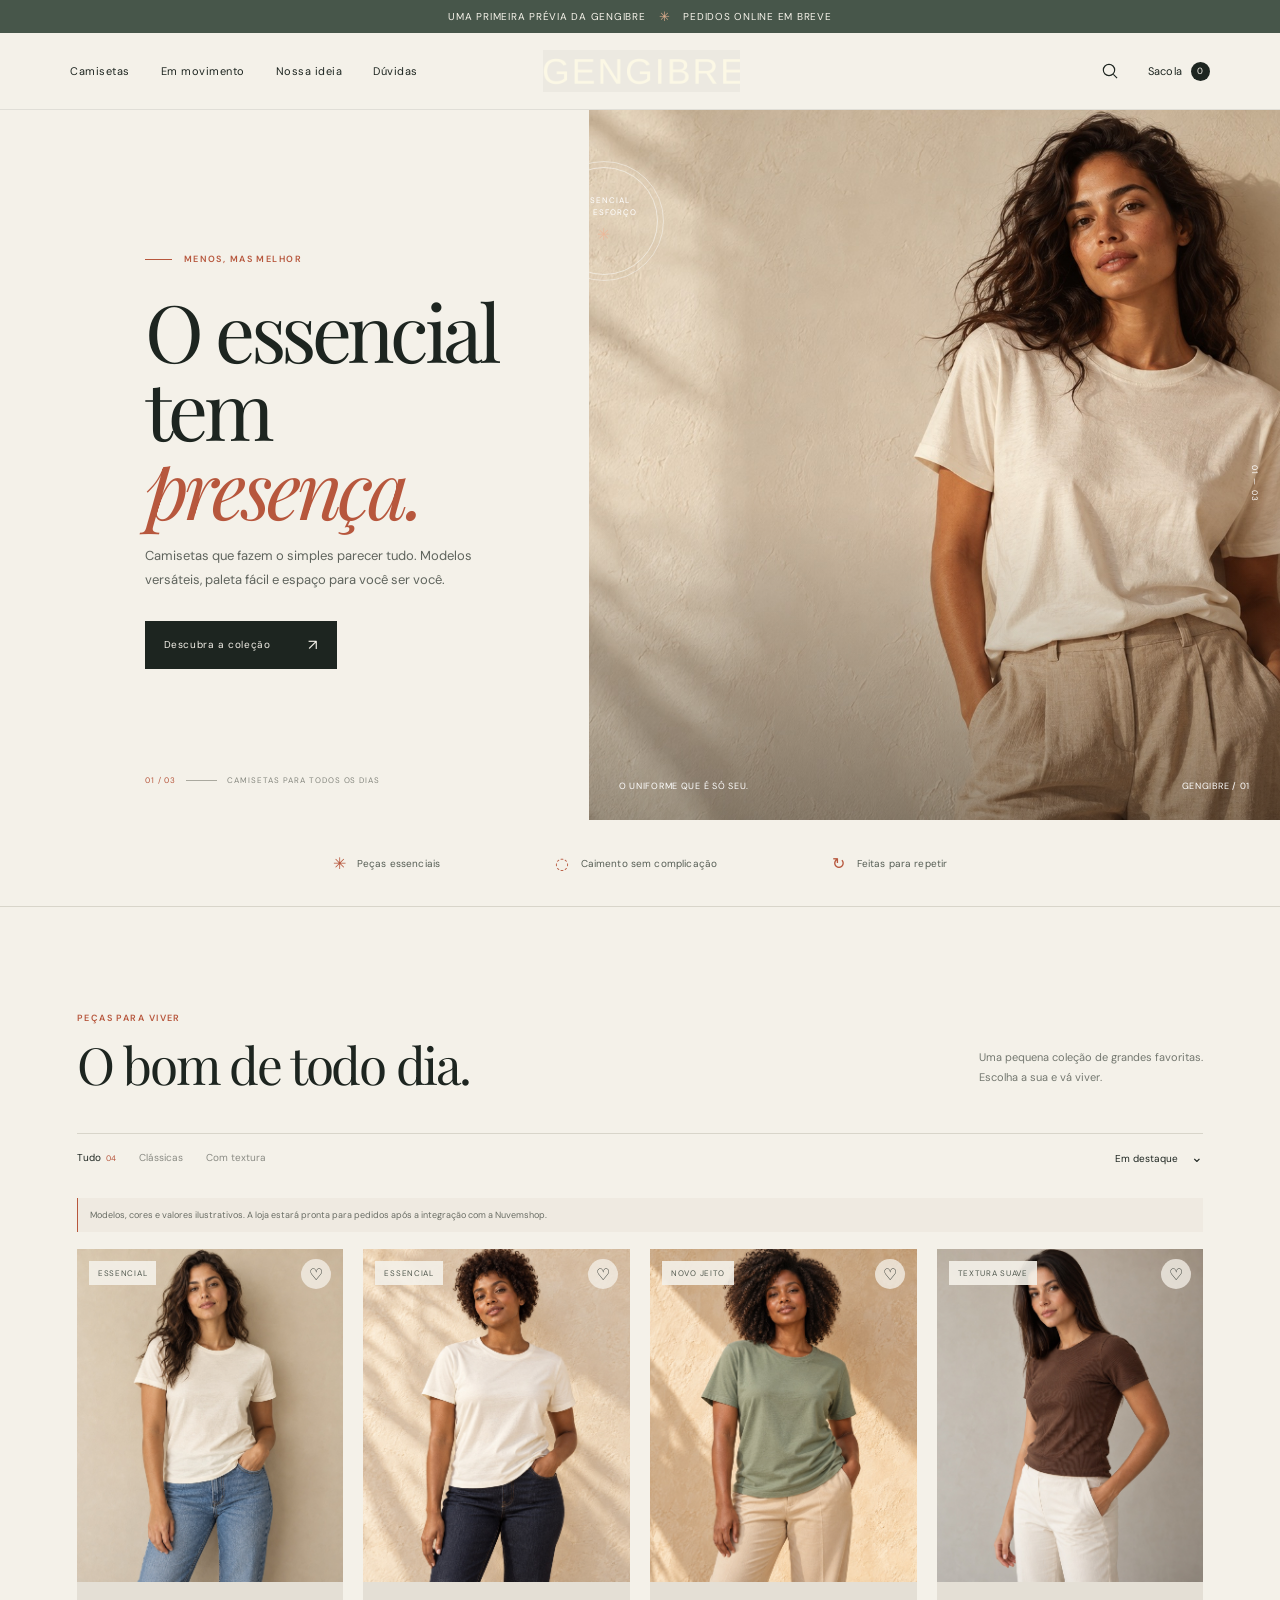
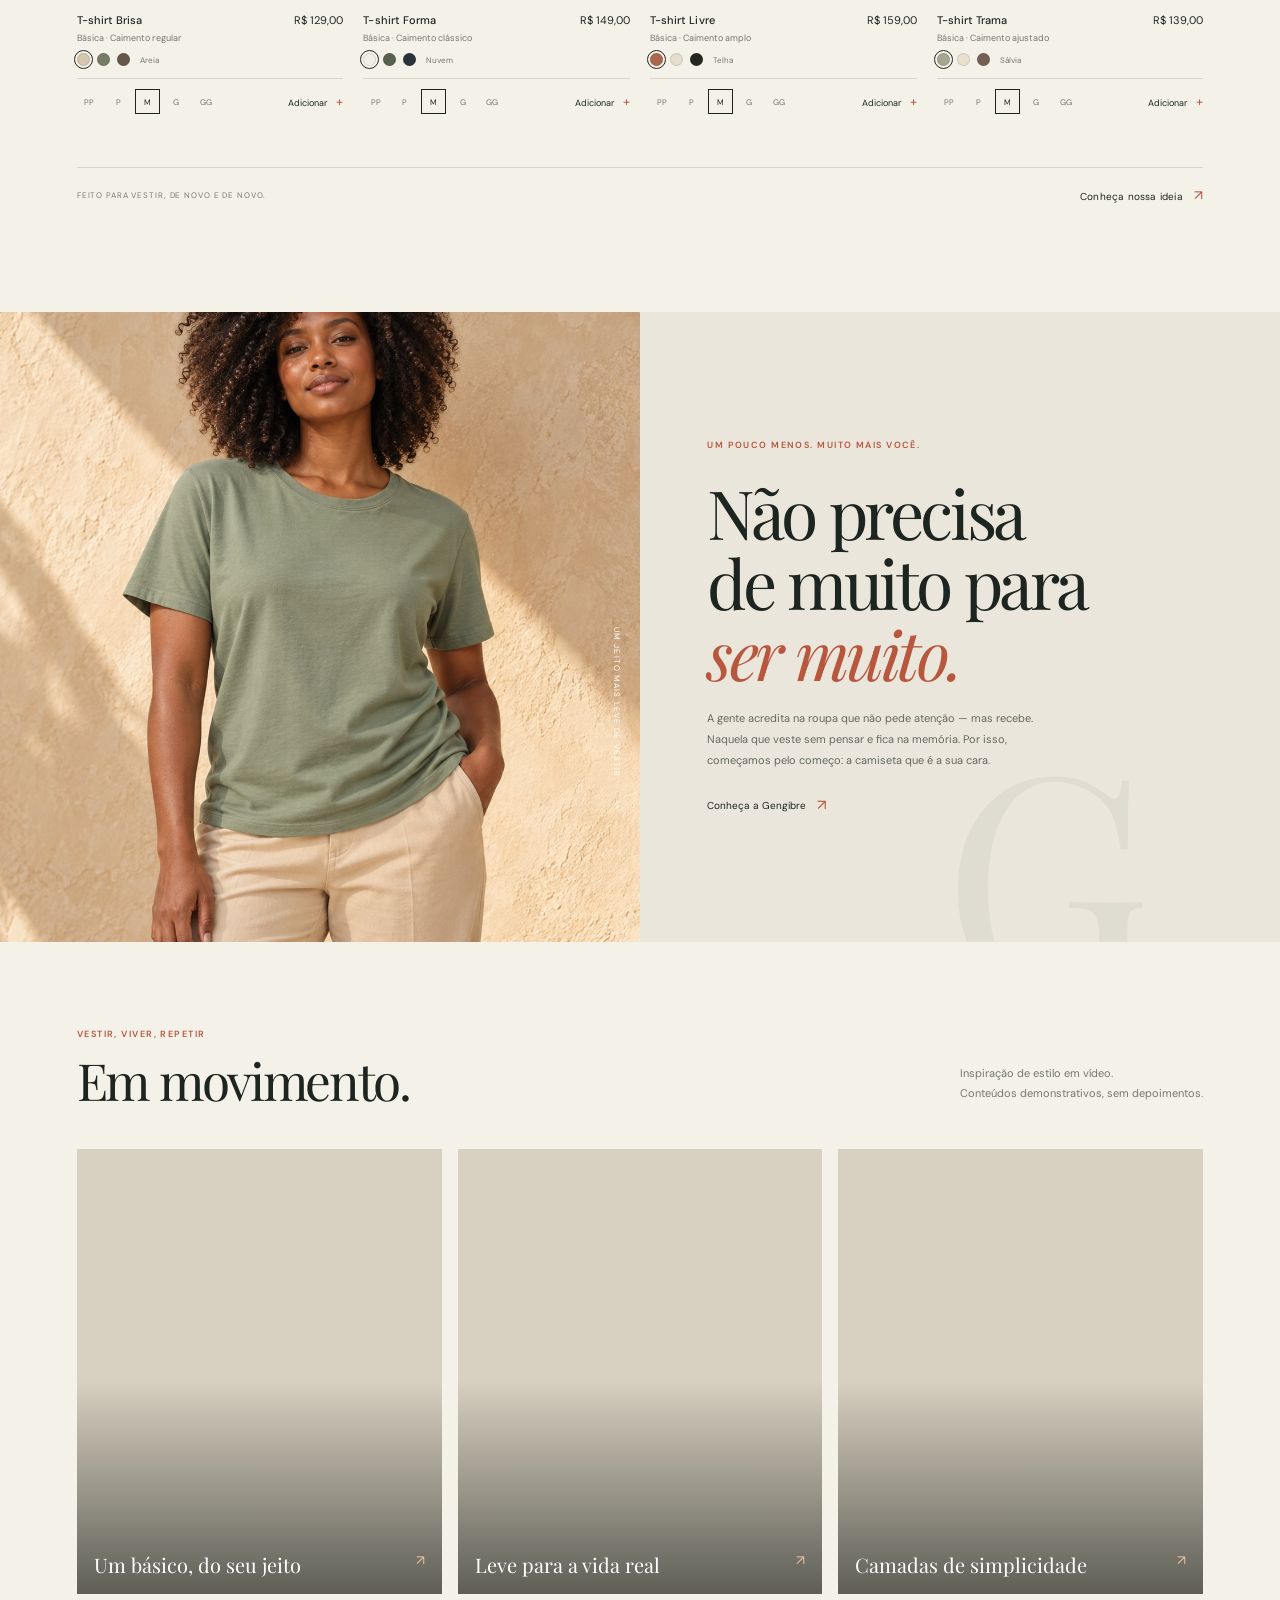
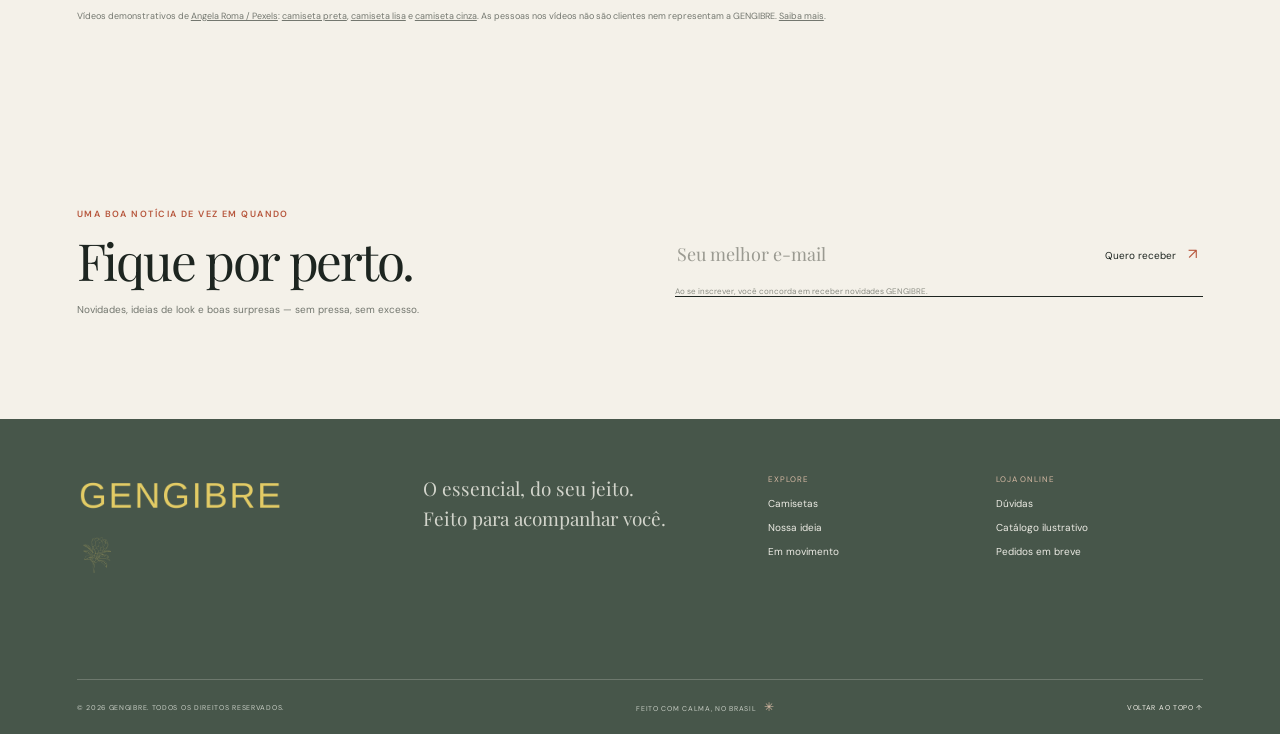
==== commit 6cb281e1: "Add shopping pages, videos, and Gengibre logos" ====
--- a/index.html
+++ b/index.html
@@ -10,6 +10,8 @@
     <link rel="preconnect" href="https://fonts.gstatic.com" crossorigin />
     <link href="https://fonts.googleapis.com/css2?family=DM+Sans:wght@400;500;600;700&family=Playfair+Display:wght@400;500&display=swap" rel="stylesheet" />
     <link rel="stylesheet" href="styles.css" />
+    <script src="catalog.js" defer></script>
+    <script src="store.js" defer></script>
     <script src="script.js" defer></script>
   </head>
   <body>
@@ -18,11 +20,12 @@
     <header class="site-header">
       <button class="icon-button menu-toggle" aria-label="Abrir menu" aria-expanded="false"><span class="menu-lines"></span></button>
       <nav class="main-nav" aria-label="Navegação principal">
-        <a href="#novidades">Novidades</a>
-        <a href="#colecao">Camisetas</a>
-        <a href="#sobre">Nossa ideia</a>
+        <a href="colecao.html">Camisetas</a>
+        <a href="videos.html">Em movimento</a>
+        <a href="sobre.html">Nossa ideia</a>
+        <a href="duvidas.html">Dúvidas</a>
       </nav>
-      <a class="wordmark" href="#inicio" aria-label="Gengibre, início">GENGIBRE<span>®</span></a>
+      <a class="wordmark has-logo" href="index.html" aria-label="Gengibre, início"><span class="wordmark-crop"><img src="assets/gengibre-wordmark.jpeg" alt="GENGIBRE" /></span></a>
       <div class="header-actions">
         <button class="icon-button search-toggle" aria-label="Abrir busca"><svg viewBox="0 0 24 24" aria-hidden="true"><circle cx="10.8" cy="10.8" r="6.8"></circle><path d="m16 16 4.5 4.5"></path></svg></button>
         <button class="bag-button" aria-label="Abrir sacola">Sacola <span class="bag-count">0</span></button>
@@ -33,7 +36,7 @@
       <label for="search-input">O que você está procurando?</label>
       <div class="search-field"><input id="search-input" type="search" placeholder="Busque por uma camiseta..." autocomplete="off" /><button class="search-close" aria-label="Fechar busca">Fechar</button></div>
     </div>
-    <div class="mobile-menu" aria-hidden="true"><a href="#novidades">Novidades</a><a href="#colecao">Camisetas</a><a href="#sobre">Nossa ideia</a></div>
+    <div class="mobile-menu" aria-hidden="true"><a href="colecao.html">Camisetas</a><a href="videos.html">Em movimento</a><a href="sobre.html">Nossa ideia</a><a href="duvidas.html">Dúvidas</a></div>
 
     <main id="inicio">
       <section class="hero" aria-labelledby="hero-title">
@@ -41,7 +44,7 @@
           <p class="eyebrow"><span class="eyebrow-line"></span> MENOS, MAS MELHOR</p>
           <h1 id="hero-title">O essencial<br />tem <em>presença.</em></h1>
           <p class="hero-description">Camisetas que fazem o simples parecer tudo. Modelos versáteis, paleta fácil e espaço para você ser você.</p>
-          <a class="button button-dark" href="#colecao">Descubra a coleção <span aria-hidden="true">↗</span></a>
+          <a class="button button-dark" href="colecao.html">Descubra a coleção <span aria-hidden="true">↗</span></a>
           <div class="hero-note"><span>01 / 03</span><span class="hero-note-line"></span><span>CAMISETAS PARA TODOS OS DIAS</span></div>
         </div>
         <div class="hero-image-wrap">
@@ -74,12 +77,22 @@
         <p class="preview-note">Modelos, cores e valores ilustrativos. A loja estará pronta para pedidos após a integração com a Nuvemshop.</p>
         <div class="product-grid" id="product-grid" aria-live="polite"></div>
         <p class="no-results" hidden>Nenhuma camiseta encontrada. Que tal tentar outra busca?</p>
-        <div class="collection-bottom"><span>FEITO PARA VESTIR, DE NOVO E DE NOVO.</span><a href="#sobre">Conheça nossa ideia <span aria-hidden="true">↗</span></a></div>
+        <div class="collection-bottom"><span>FEITO PARA VESTIR, DE NOVO E DE NOVO.</span><a href="sobre.html">Conheça nossa ideia <span aria-hidden="true">↗</span></a></div>
       </section>
 
       <section class="editorial" id="sobre">
         <div class="editorial-image"><img src="assets/tee-livre.jpg" alt="Modelo usando camiseta Gengibre verde-sálvia" loading="lazy" /><span class="image-vertical">UM JEITO MAIS LEVE DE VESTIR</span></div>
-        <div class="editorial-copy"><p class="eyebrow">UM POUCO MENOS. MUITO MAIS VOCÊ.</p><h2>Não precisa<br />de muito para<br /><em>ser muito.</em></h2><p>A gente acredita na roupa que não pede atenção — mas recebe. Naquela que veste sem pensar e fica na memória. Por isso, começamos pelo começo: a camiseta que é a sua cara.</p><a href="#colecao" class="text-link">Veja nossas camisetas <span aria-hidden="true">↗</span></a><span class="editorial-mark">G.</span></div>
+        <div class="editorial-copy"><p class="eyebrow">UM POUCO MENOS. MUITO MAIS VOCÊ.</p><h2>Não precisa<br />de muito para<br /><em>ser muito.</em></h2><p>A gente acredita na roupa que não pede atenção — mas recebe. Naquela que veste sem pensar e fica na memória. Por isso, começamos pelo começo: a camiseta que é a sua cara.</p><a href="sobre.html" class="text-link">Conheça a Gengibre <span aria-hidden="true">↗</span></a><span class="editorial-mark">G.</span></div>
+      </section>
+
+      <section class="video-feature section-shell">
+        <div class="section-heading"><div><p class="eyebrow">VESTIR, VIVER, REPETIR</p><h2>Em movimento.</h2></div><p>Inspiração de estilo em vídeo.<br />Conteúdos demonstrativos, sem depoimentos.</p></div>
+        <div class="video-teaser-grid">
+          <a class="video-teaser" href="videos.html"><video muted autoplay loop playsinline preload="none" poster="https://images.pexels.com/videos/7316379/pexels-photo-7316379.jpeg?auto=compress&cs=tinysrgb&fit=crop&h=1200&w=630"><source src="https://videos.pexels.com/video-files/7316379/7316379-hd_1080_1920_25fps.mp4" type="video/mp4" /></video><span>Um básico, do seu jeito <b>↗</b></span></a>
+          <a class="video-teaser" href="videos.html"><video muted autoplay loop playsinline preload="none" poster="https://images.pexels.com/videos/7317021/adult-art-beach-beautiful-7317021.jpeg?auto=compress&cs=tinysrgb&fit=crop&h=1200&w=630"><source src="https://videos.pexels.com/video-files/7317021/7317021-hd_720_1280_50fps.mp4" type="video/mp4" /></video><span>Leve para a vida real <b>↗</b></span></a>
+          <a class="video-teaser" href="videos.html"><video muted autoplay loop playsinline preload="none" poster="https://images.pexels.com/videos/7317438/pexels-photo-7317438.jpeg?auto=compress&cs=tinysrgb&fit=crop&h=1200&w=630"><source src="https://videos.pexels.com/video-files/7317438/7317438-hd_1080_1920_25fps.mp4" type="video/mp4" /></video><span>Camadas de simplicidade <b>↗</b></span></a>
+        </div>
+        <p class="video-disclaimer">Vídeos demonstrativos de <a href="https://www.pexels.com/@angela-roma" target="_blank" rel="noreferrer">Angela Roma / Pexels</a>: <a href="https://www.pexels.com/video/woman-wearing-black-t-shirt-7316379/" target="_blank" rel="noreferrer">camiseta preta</a>, <a href="https://www.pexels.com/video/woman-holding-a-plain-shirt-7317021/" target="_blank" rel="noreferrer">camiseta lisa</a> e <a href="https://www.pexels.com/video/woman-wearing-a-plain-gray-shirt-7317438/" target="_blank" rel="noreferrer">camiseta cinza</a>. As pessoas nos vídeos não são clientes nem representam a GENGIBRE. <a href="videos.html">Saiba mais</a>.</p>
       </section>
 
       <section class="newsletter section-shell">
@@ -89,7 +102,7 @@
     </main>
 
     <footer class="site-footer">
-      <div class="footer-main"><a class="wordmark footer-wordmark" href="#inicio">GENGIBRE<span>®</span></a><p>O essencial, do seu jeito.<br />Feito para acompanhar você.</p><div class="footer-links"><div><span>EXPLORE</span><a href="#colecao">Camisetas</a><a href="#sobre">Nossa ideia</a><a href="#novidades">Novidades</a></div><div><span>LOJA ONLINE</span><a href="#colecao">Catálogo ilustrativo</a><a href="#colecao">Pedidos em breve</a></div></div></div>
+      <div class="footer-main"><a class="wordmark footer-wordmark" href="index.html" aria-label="Gengibre, início"><span class="wordmark-crop"><img src="assets/gengibre-wordmark.jpeg" alt="GENGIBRE" /></span></a><span class="flower-mark"><img src="assets/gengibre-flower.jpeg" alt="Símbolo floral Gengibre" /></span><p>O essencial, do seu jeito.<br />Feito para acompanhar você.</p><div class="footer-links"><div><span>EXPLORE</span><a href="colecao.html">Camisetas</a><a href="sobre.html">Nossa ideia</a><a href="videos.html">Em movimento</a></div><div><span>LOJA ONLINE</span><a href="duvidas.html">Dúvidas</a><a href="colecao.html">Catálogo ilustrativo</a><a href="colecao.html">Pedidos em breve</a></div></div></div>
       <div class="footer-bottom"><span>© 2026 GENGIBRE. TODOS OS DIREITOS RESERVADOS.</span><span>FEITO COM CALMA, NO BRASIL <b>✳</b></span><a href="#inicio">VOLTAR AO TOPO ↑</a></div>
     </footer>
 
--- a/styles.css
+++ b/styles.css
@@ -294,3 +294,187 @@
 @media (prefers-reduced-motion: reduce) {
   *, *::before, *::after { scroll-behavior: auto !important; transition-duration: .01ms !important; animation-duration: .01ms !important; }
 }
+
+/* Multi-page storefront, brand marks, and video collection. */
+.wordmark.has-logo { display: block; width: 200px; height: 42px; overflow: hidden; }
+.wordmark-crop { position: relative; display: block; width: 100%; height: 100%; margin: 0; overflow: hidden; vertical-align: baseline; }
+.wordmark-crop img { position: absolute; width: 320px; height: 128px; max-width: none; left: 50%; top: 50%; transform: translate(-50%, -50%); mix-blend-mode: screen; }
+.footer-wordmark { width: 200px; height: 42px; }
+.flower-mark { position: absolute; top: 59px; left: 0; width: 40px; height: 44px; overflow: hidden; }
+.flower-mark img { position: absolute; width: 110px; height: 44px; max-width: none; left: 50%; top: 50%; transform: translate(-50%, -50%); mix-blend-mode: screen; }
+.footer-main { position: relative; }
+
+.page-intro { padding-top: 28px; padding-bottom: 22px; }
+.breadcrumbs { display: flex; align-items: center; gap: 9px; margin-bottom: 42px; color: #85877f; font-size: 9px; }
+.breadcrumbs a:hover { color: var(--ginger); }
+.page-intro h1, .story-copy h1 { margin: 18px 0 14px; font-family: var(--serif); font-size: clamp(58px, 7vw, 92px); font-weight: 400; line-height: .99; letter-spacing: -.055em; }
+.page-intro > p:not(.eyebrow), .story-copy > p:not(.eyebrow) { max-width: 520px; color: #62685f; font-size: 12px; line-height: 1.9; }
+.collection-page { padding-top: 42px; }
+.collection-page-intro { min-height: 400px; padding-top: 25px; display: flex; flex-direction: column; align-items: flex-start; justify-content: center; }
+.collection-page-intro .breadcrumbs { align-self: flex-start; margin-bottom: auto; }
+.collection-page-intro > p:not(.eyebrow) { margin: 0 0 16px; }
+.collection-page-intro .text-link { margin-top: 10px; }
+.product-title a:hover { color: var(--ginger); }
+.product-title a { transition: color .2s ease; }
+
+.product-detail-section { padding-top: 30px; padding-bottom: 45px; }
+.product-detail { display: grid; grid-template-columns: minmax(0, 1.1fr) minmax(340px, .9fr); gap: clamp(40px, 8vw, 120px); align-items: start; }
+.detail-main-image { overflow: hidden; background: var(--paper-deep); aspect-ratio: .8; }
+.detail-main-image img { width: 100%; height: 100%; object-fit: cover; }
+.detail-gallery .preview-note { margin-top: 12px; }
+.detail-copy { position: sticky; top: 135px; padding-top: 9px; }
+.detail-copy .breadcrumbs { margin-bottom: 30px; }
+.detail-title-row { display: flex; align-items: baseline; justify-content: space-between; gap: 15px; margin-top: 16px; }
+.detail-title-row h1 { margin: 0; font-family: var(--serif); font-size: clamp(36px, 4vw, 52px); font-weight: 400; letter-spacing: -.045em; }
+.detail-title-row > span { white-space: nowrap; font-size: 13px; }
+.detail-subtitle { margin: 8px 0 20px; color: var(--muted); font-size: 10px; }
+.detail-description { max-width: 420px; margin: 0 0 27px; color: #62685f; font-size: 11px; line-height: 1.9; }
+.detail-option { padding: 16px 0; border-top: 1px solid var(--line); }
+.option-heading { display: flex; justify-content: space-between; margin-bottom: 13px; font-size: 10px; }
+.option-heading .color-name { color: #6d7269; font-size: 10px; }
+.detail-swatches, .detail-sizes { display: flex; gap: 11px; align-items: center; }
+.detail-swatches .color-swatch { width: 20px; height: 20px; }
+.detail-sizes .size-button { width: 42px; height: 42px; border-color: var(--line); font-size: 10px; }
+.detail-sizes .size-button.is-selected { border-color: var(--ink); }
+.size-guide-link { padding: 0; border: 0; border-bottom: 1px solid #9b9c92; background: transparent; color: var(--muted); cursor: pointer; font-size: 9px; }
+.add-detail-button { width: 100%; margin-top: 9px; }
+.detail-buy-note { margin: 12px 0 20px; color: var(--muted); font-size: 9px; line-height: 1.65; }
+.detail-accordions { border-top: 1px solid var(--line); }
+.detail-accordions details, .faq-content details { border-bottom: 1px solid var(--line); }
+.detail-accordions summary, .faq-content summary { position: relative; padding: 16px 22px 16px 0; cursor: pointer; list-style: none; font-size: 10px; }
+.detail-accordions summary::-webkit-details-marker, .faq-content summary::-webkit-details-marker { display: none; }
+.detail-accordions summary::after, .faq-content summary::after { content: "+"; position: absolute; right: 2px; color: var(--ginger); font-size: 17px; line-height: 10px; }
+.detail-accordions details[open] summary::after, .faq-content details[open] summary::after { content: "−"; }
+.detail-accordions details p, .faq-content details p { margin: -1px 0 16px; color: var(--muted); font-size: 10px; line-height: 1.8; }
+.related-section { padding-top: 72px; }
+.related-section .section-heading { align-items: end; }
+.size-guide-dialog { width: min(500px, calc(100% - 32px)); padding: 30px; border: 1px solid var(--line); background: var(--paper); color: var(--ink); }
+.size-guide-dialog::backdrop { background: rgba(23, 29, 24, .48); }
+.dialog-head { display: flex; align-items: flex-start; justify-content: space-between; }
+.dialog-head h2 { margin: 8px 0 18px; font-family: var(--serif); font-size: 30px; font-weight: 400; }
+.size-guide-dialog > p, .size-guide-dialog li { color: #62685f; font-size: 10px; line-height: 1.8; }
+.size-guide-dialog ul { padding-left: 18px; }
+.size-guide-dialog .button { margin-top: 10px; }
+
+.story-hero { min-height: 620px; display: grid; grid-template-columns: 1fr .9fr; background: var(--paper-deep); }
+.story-copy { display: flex; flex-direction: column; align-items: flex-start; justify-content: center; padding: 60px 8vw 60px max(8vw, calc((100vw - 1280px) / 2)); }
+.story-copy .breadcrumbs { margin-bottom: 55px; }
+.story-copy .button { margin-top: 16px; }
+.story-image { min-height: 550px; overflow: hidden; }
+.story-image img { width: 100%; height: 100%; object-fit: cover; object-position: center 37%; }
+.story-values { display: grid; grid-template-columns: .85fr 1.15fr; gap: 10%; padding-top: 105px; padding-bottom: 112px; }
+.story-values h2, .story-bottom h2 { margin: 16px 0; font-family: var(--serif); font-size: clamp(43px, 5vw, 66px); font-weight: 400; line-height: 1.05; letter-spacing: -.05em; }
+.story-value-list article { display: grid; grid-template-columns: 42px 1fr; gap: 18px; padding: 18px 0; border-bottom: 1px solid var(--line); }
+.story-value-list article:first-child { padding-top: 0; }
+.story-value-list article > span { color: var(--ginger); font-family: var(--serif); font-size: 22px; }
+.story-value-list h3 { margin: 0 0 7px; font-family: var(--serif); font-size: 22px; font-weight: 400; }
+.story-value-list p { max-width: 490px; margin: 0; color: var(--muted); font-size: 10px; line-height: 1.9; }
+.story-bottom { display: flex; flex-direction: column; align-items: center; padding: 80px 20px 90px; background: var(--paper-deep); text-align: center; }
+.story-bottom .button { margin-top: 8px; }
+
+.faq-intro { padding-top: 25px; padding-bottom: 48px; }
+.faq-layout { display: grid; grid-template-columns: 220px minmax(0, 1fr); gap: 9%; padding-top: 22px; padding-bottom: 110px; }
+.faq-index { position: sticky; top: 125px; align-self: start; display: flex; flex-direction: column; gap: 16px; padding-top: 4px; }
+.faq-index a { color: var(--muted); font-size: 10px; }
+.faq-index a:hover { color: var(--ginger); }
+.faq-content > section { padding: 30px 0 48px; scroll-margin-top: 120px; }
+.faq-content > section:first-child { padding-top: 0; }
+.faq-content h2 { margin: 8px 0 16px; font-family: var(--serif); font-size: 34px; font-weight: 400; }
+.faq-content .text-link { margin-top: 33px; }
+
+.video-feature { padding-top: 86px; padding-bottom: 88px; }
+.video-teaser-grid { display: grid; grid-template-columns: repeat(3, 1fr); gap: 16px; }
+.video-teaser { position: relative; display: block; overflow: hidden; aspect-ratio: .82; background: #d8d0c1; }
+.video-teaser::after { content: ""; position: absolute; inset: 52% 0 0; background: linear-gradient(transparent, rgba(20, 25, 20, .62)); pointer-events: none; }
+.video-teaser video { width: 100%; height: 100%; object-fit: cover; transition: transform .5s ease; }
+.video-teaser:hover video { transform: scale(1.035); }
+.video-teaser > span { position: absolute; z-index: 1; left: 17px; right: 17px; bottom: 16px; display: flex; justify-content: space-between; color: white; font-family: var(--serif); font-size: 20px; }
+.video-teaser b { color: #e7bd9d; font-family: var(--sans); font-size: 14px; font-weight: 400; }
+.video-disclaimer { margin: 15px 0 0; color: var(--muted); font-size: 9px; line-height: 1.7; }
+.video-disclaimer a { text-decoration: underline; }
+.video-page-intro { min-height: 400px; display: flex; flex-direction: column; align-items: flex-start; justify-content: center; }
+.video-page-intro .breadcrumbs { align-self: flex-start; margin-bottom: auto; }
+.video-page-intro > p:not(.eyebrow) { margin: 0 0 12px; }
+.ugc-disclosure { display: grid; grid-template-columns: 42px 1fr; gap: 15px; align-items: start; margin-top: 5px; margin-bottom: 40px; padding: 20px 23px; border: 1px solid #d8ccbd; background: #eee7dc; }
+.disclosure-mark { color: var(--ginger); font-size: 22px; }
+.ugc-disclosure strong { font-family: var(--serif); font-size: 18px; font-weight: 400; }
+.ugc-disclosure p { max-width: 900px; margin: 7px 0 0; color: #62685f; font-size: 10px; line-height: 1.85; }
+.ugc-grid { display: grid; grid-template-columns: repeat(4, minmax(0, 1fr)); gap: 22px 14px; padding-bottom: 85px; }
+.ugc-card { min-width: 0; }
+.ugc-video { position: relative; overflow: hidden; aspect-ratio: .62; background: #ded8cc; }
+.ugc-video video { width: 100%; height: 100%; object-fit: cover; }
+.ugc-video > span { position: absolute; top: 10px; left: 10px; padding: 7px 9px; background: rgba(244, 241, 233, .93); color: #586055; font-size: 7px; letter-spacing: .1em; pointer-events: none; }
+.ugc-caption h2 { margin: 12px 0 5px; font-family: var(--serif); font-size: 20px; font-weight: 400; }
+.ugc-caption p { margin: 0; color: var(--muted); font-size: 8px; line-height: 1.7; }
+.ugc-caption a { text-decoration: underline; }
+.ugc-invite { display: flex; flex-direction: column; align-items: center; padding: 70px 20px 82px; background: var(--paper-deep); text-align: center; }
+.ugc-invite h2 { margin: 13px 0; font-family: var(--serif); font-size: clamp(43px, 5vw, 64px); font-weight: 400; line-height: 1.02; letter-spacing: -.05em; }
+.ugc-invite > p:not(.eyebrow) { max-width: 440px; margin: 0 0 20px; color: #62685f; font-size: 10px; line-height: 1.9; }
+
+@media (max-width: 1000px) {
+  .product-detail { grid-template-columns: minmax(0, 1fr) minmax(300px, .85fr); gap: 38px; }
+  .ugc-grid { grid-template-columns: repeat(2, minmax(0, 1fr)); }
+  .main-nav { gap: 12px; font-size: 9px; }
+  .wordmark.has-logo { width: 170px; }
+  .wordmark-crop img { width: 275px; height: 110px; transform: translate(-50%, -50%); }
+}
+@media (max-width: 680px) {
+  .wordmark.has-logo { width: 150px; height: 37px; }
+  .wordmark-crop img { width: 242px; height: 97px; transform: translate(-50%, -50%); }
+  .footer-wordmark { width: 150px; height: 37px; }
+  .flower-mark { top: 49px; width: 34px; height: 38px; }
+  .flower-mark img { width: 94px; height: 38px; }
+  .page-intro { width: auto; margin-inline: 22px; }
+  .page-intro h1, .story-copy h1 { font-size: clamp(52px, 15vw, 72px); }
+  .breadcrumbs { margin-bottom: 30px; font-size: 8px; }
+  .collection-page-intro, .video-page-intro { min-height: 340px; }
+  .collection-page { padding-top: 28px; }
+  .product-detail-section { width: auto; margin-inline: 0; padding-top: 0; padding-bottom: 20px; }
+  .product-detail { display: flex; flex-direction: column; gap: 23px; }
+  .detail-main-image { aspect-ratio: .8; }
+  .detail-gallery .preview-note { margin-inline: 22px; }
+  .detail-copy { position: static; padding: 5px 22px 0; }
+  .detail-copy .breadcrumbs { margin-bottom: 24px; }
+  .detail-title-row h1 { font-size: 38px; }
+  .detail-title-row > span { font-size: 12px; }
+  .detail-description { margin-bottom: 18px; }
+  .detail-sizes .size-button { width: 38px; height: 38px; }
+  .related-section { padding-top: 52px; }
+  .related-section .section-heading { display: flex; flex-direction: column; align-items: flex-start; gap: 15px; }
+  .size-guide-dialog { padding: 24px 21px; }
+  .story-hero { display: flex; flex-direction: column-reverse; }
+  .story-image { min-height: 0; height: 110vw; max-height: 500px; }
+  .story-copy { min-height: 510px; padding: 42px 25px 56px; }
+  .story-copy .breadcrumbs { align-self: flex-start; margin-bottom: auto; }
+  .story-copy h1 { margin-top: 25px; }
+  .story-values { display: block; padding-top: 68px; padding-bottom: 75px; }
+  .story-value-list { margin-top: 35px; }
+  .story-value-list article { grid-template-columns: 32px 1fr; gap: 10px; }
+  .story-value-list h3 { font-size: 20px; }
+  .story-bottom { padding-block: 65px 70px; }
+  .faq-intro { padding-bottom: 35px; }
+  .faq-layout { display: block; padding-bottom: 70px; }
+  .faq-index { position: static; display: flex; flex-direction: row; flex-wrap: wrap; gap: 10px; margin-bottom: 35px; }
+  .faq-index a { padding: 8px 10px; border: 1px solid var(--line); font-size: 8px; }
+  .faq-content > section { padding: 24px 0 33px; }
+  .faq-content h2 { font-size: 30px; }
+  .video-feature { width: auto; margin-inline: 22px; padding-top: 58px; padding-bottom: 58px; }
+  .video-teaser-grid { grid-template-columns: repeat(3, minmax(0, 1fr)); gap: 8px; }
+  .video-teaser { aspect-ratio: .65; }
+  .video-teaser > span { left: 8px; right: 8px; bottom: 9px; font-size: 12px; }
+  .video-teaser b { font-size: 10px; }
+  .video-disclaimer { font-size: 8px; }
+  .video-page-intro { min-height: 350px; }
+  .ugc-disclosure { width: auto; margin-inline: 22px; grid-template-columns: 28px 1fr; gap: 9px; padding: 16px 14px; }
+  .ugc-disclosure strong { font-size: 16px; }
+  .ugc-disclosure p { font-size: 9px; }
+  .ugc-grid { width: auto; margin-inline: 22px; gap: 23px 10px; padding-bottom: 62px; }
+  .ugc-video { aspect-ratio: .62; }
+  .ugc-video > span { top: 6px; left: 6px; padding: 6px; font-size: 6px; }
+  .ugc-caption h2 { font-size: 17px; }
+  .ugc-caption p { font-size: 7px; }
+  .ugc-invite { padding: 58px 23px 65px; }
+  .ugc-invite h2 { font-size: 52px; }
+  .mobile-menu.is-open { max-height: 290px; }
+  .main-nav { display: none; }
+}
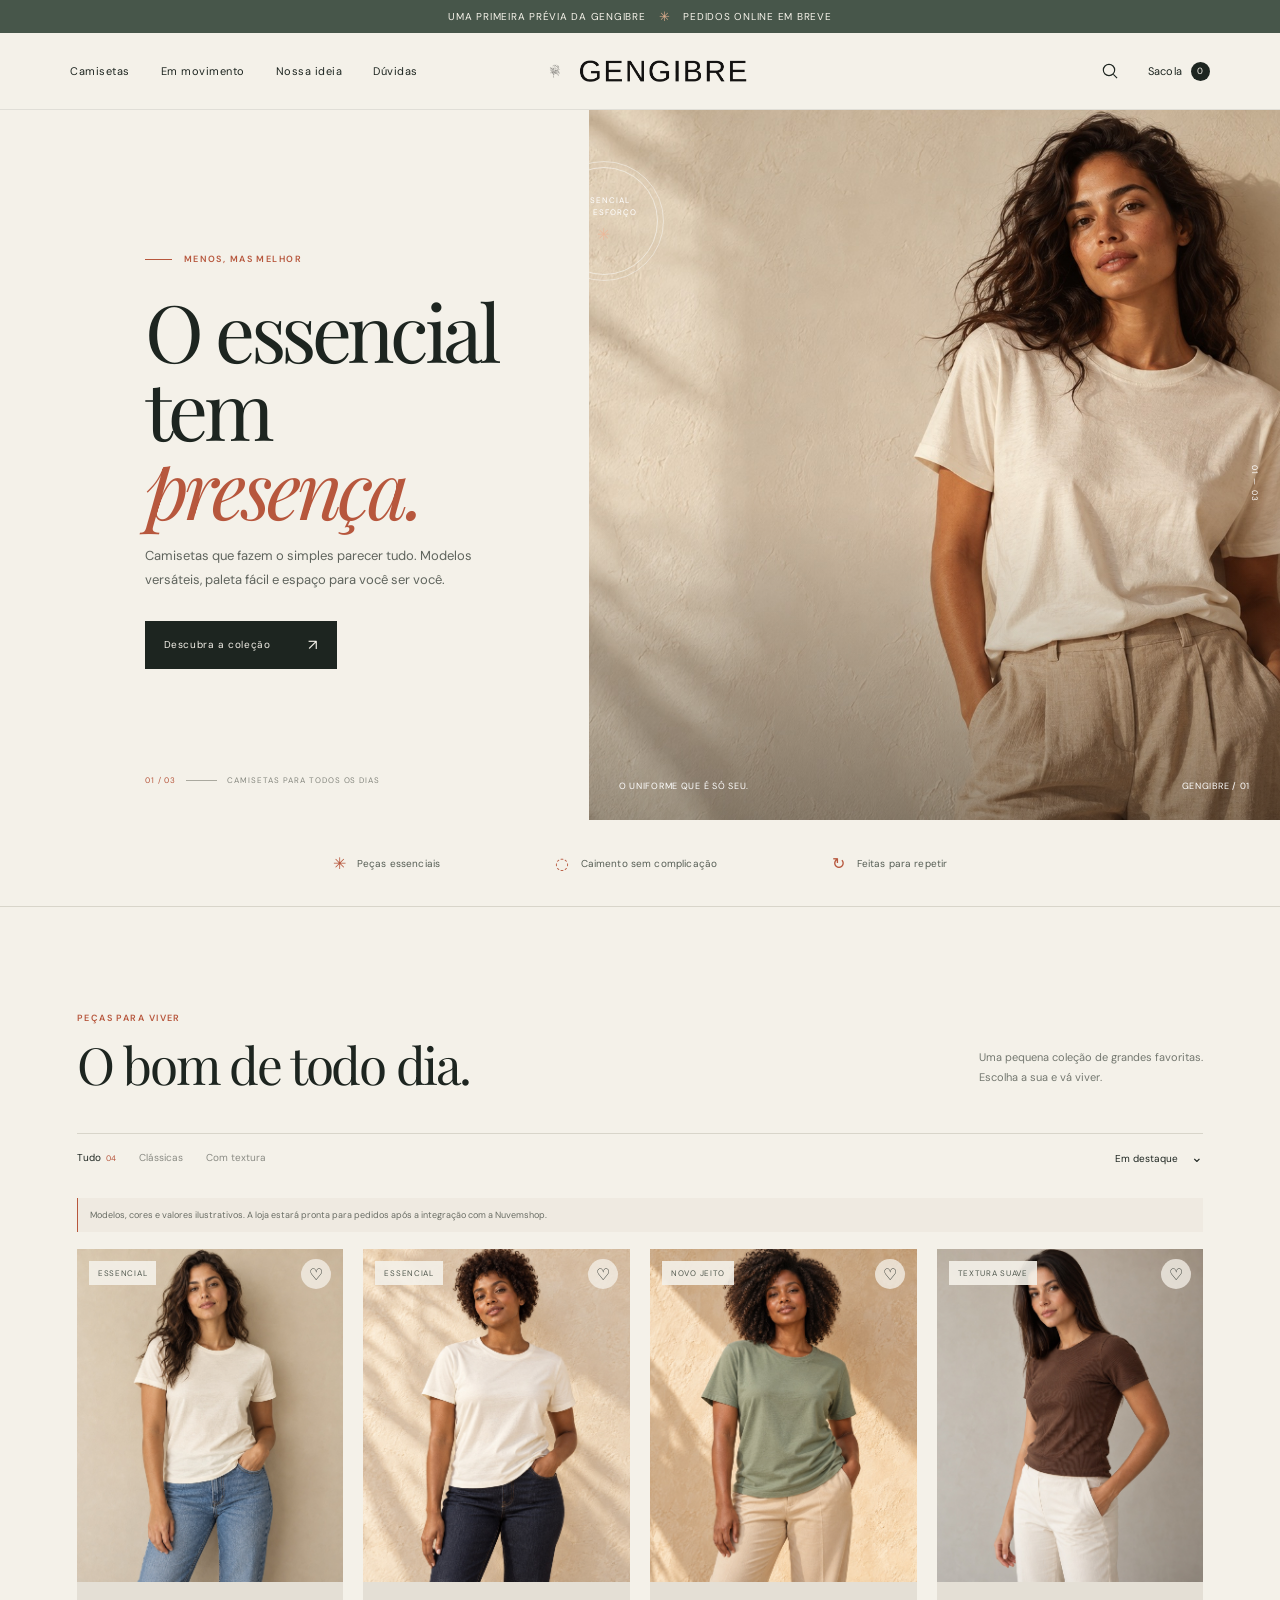
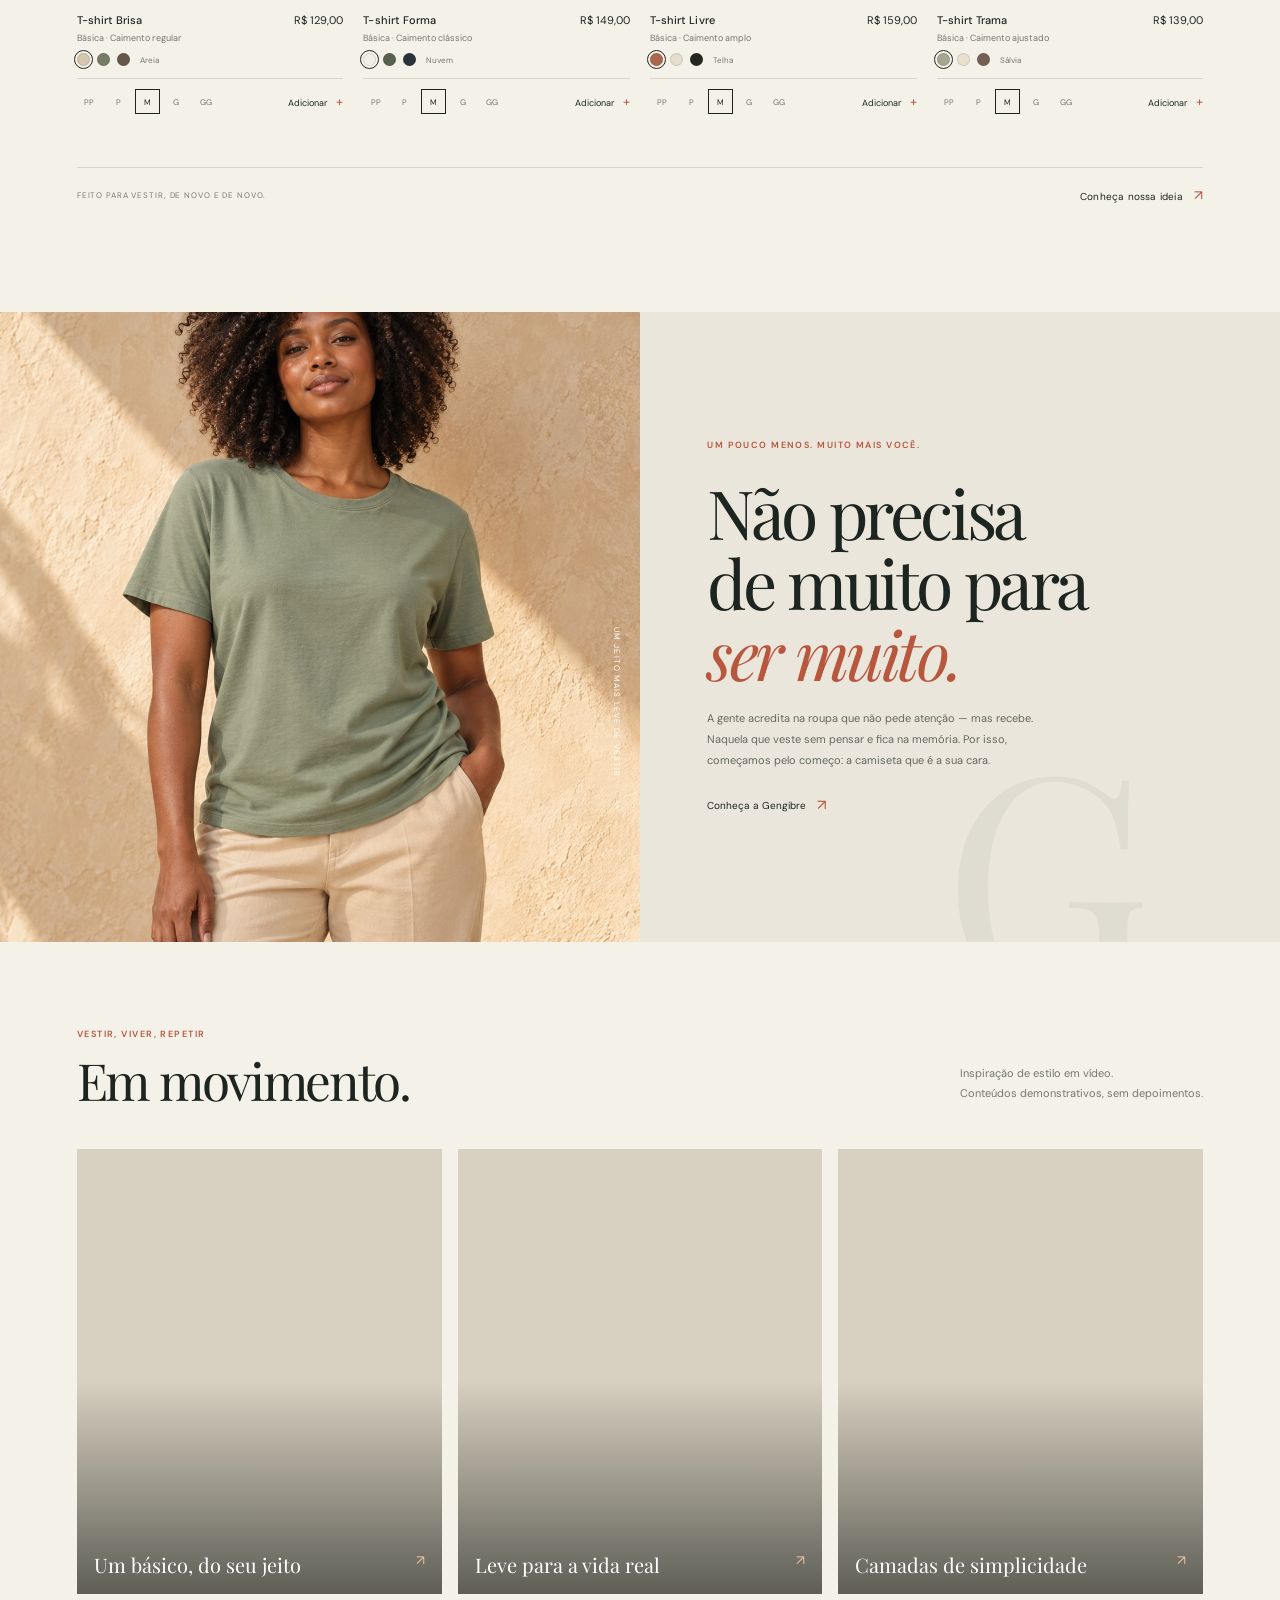
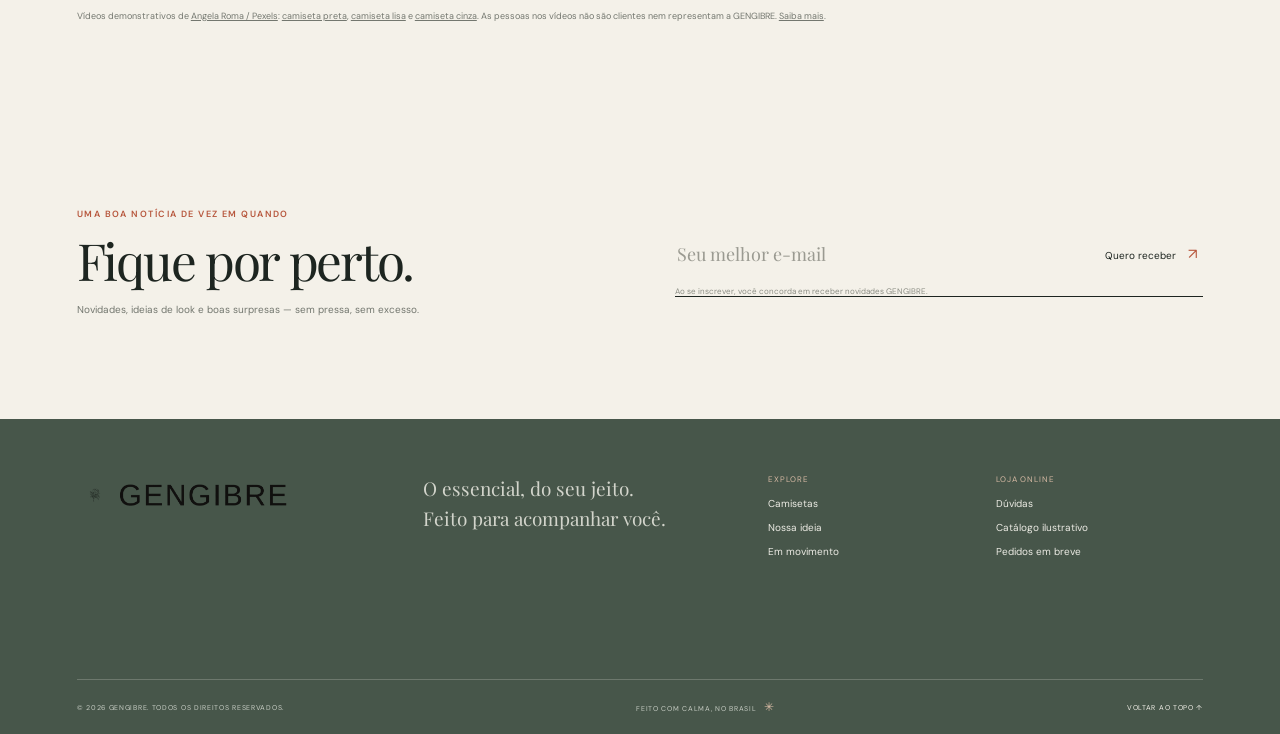
==== commit 42d867bf: "Make Gengibre logo marks transparent and black" ====
--- a/index.html
+++ b/index.html
@@ -25,7 +25,7 @@
         <a href="sobre.html">Nossa ideia</a>
         <a href="duvidas.html">Dúvidas</a>
       </nav>
-      <a class="wordmark has-logo" href="index.html" aria-label="Gengibre, início"><span class="wordmark-crop"><img src="assets/gengibre-wordmark.jpeg" alt="GENGIBRE" /></span></a>
+      <a class="wordmark has-logo" href="index.html" aria-label="Gengibre, início"><img class="brand-flower" src="assets/gengibre-flower.png" alt="" /><span class="wordmark-crop"><img src="assets/gengibre-wordmark.png" alt="GENGIBRE" /></span></a>
       <div class="header-actions">
         <button class="icon-button search-toggle" aria-label="Abrir busca"><svg viewBox="0 0 24 24" aria-hidden="true"><circle cx="10.8" cy="10.8" r="6.8"></circle><path d="m16 16 4.5 4.5"></path></svg></button>
         <button class="bag-button" aria-label="Abrir sacola">Sacola <span class="bag-count">0</span></button>
@@ -102,7 +102,7 @@
     </main>
 
     <footer class="site-footer">
-      <div class="footer-main"><a class="wordmark footer-wordmark" href="index.html" aria-label="Gengibre, início"><span class="wordmark-crop"><img src="assets/gengibre-wordmark.jpeg" alt="GENGIBRE" /></span></a><span class="flower-mark"><img src="assets/gengibre-flower.jpeg" alt="Símbolo floral Gengibre" /></span><p>O essencial, do seu jeito.<br />Feito para acompanhar você.</p><div class="footer-links"><div><span>EXPLORE</span><a href="colecao.html">Camisetas</a><a href="sobre.html">Nossa ideia</a><a href="videos.html">Em movimento</a></div><div><span>LOJA ONLINE</span><a href="duvidas.html">Dúvidas</a><a href="colecao.html">Catálogo ilustrativo</a><a href="colecao.html">Pedidos em breve</a></div></div></div>
+      <div class="footer-main"><a class="wordmark footer-wordmark" href="index.html" aria-label="Gengibre, início"><img class="brand-flower" src="assets/gengibre-flower.png" alt="" /><span class="wordmark-crop"><img src="assets/gengibre-wordmark.png" alt="GENGIBRE" /></span></a><p>O essencial, do seu jeito.<br />Feito para acompanhar você.</p><div class="footer-links"><div><span>EXPLORE</span><a href="colecao.html">Camisetas</a><a href="sobre.html">Nossa ideia</a><a href="videos.html">Em movimento</a></div><div><span>LOJA ONLINE</span><a href="duvidas.html">Dúvidas</a><a href="colecao.html">Catálogo ilustrativo</a><a href="colecao.html">Pedidos em breve</a></div></div></div>
       <div class="footer-bottom"><span>© 2026 GENGIBRE. TODOS OS DIREITOS RESERVADOS.</span><span>FEITO COM CALMA, NO BRASIL <b>✳</b></span><a href="#inicio">VOLTAR AO TOPO ↑</a></div>
     </footer>
 
--- a/styles.css
+++ b/styles.css
@@ -296,13 +296,11 @@
 }
 
 /* Multi-page storefront, brand marks, and video collection. */
-.wordmark.has-logo { display: block; width: 200px; height: 42px; overflow: hidden; }
-.wordmark-crop { position: relative; display: block; width: 100%; height: 100%; margin: 0; overflow: hidden; vertical-align: baseline; }
-.wordmark-crop img { position: absolute; width: 320px; height: 128px; max-width: none; left: 50%; top: 50%; transform: translate(-50%, -50%); mix-blend-mode: screen; }
-.footer-wordmark { width: 200px; height: 42px; }
-.flower-mark { position: absolute; top: 59px; left: 0; width: 40px; height: 44px; overflow: hidden; }
-.flower-mark img { position: absolute; width: 110px; height: 44px; max-width: none; left: 50%; top: 50%; transform: translate(-50%, -50%); mix-blend-mode: screen; }
-.footer-main { position: relative; }
+.wordmark.has-logo, .footer-wordmark { display: flex; align-items: center; justify-self: center; gap: 4px; width: 207px; height: 42px; overflow: visible; background: transparent; }
+.brand-flower { display: block; flex: 0 0 36px; width: 36px; height: 36px; object-fit: contain; }
+.wordmark-crop { position: relative; display: block; flex: 0 0 167px; width: 167px; height: 42px; margin: 0; overflow: hidden; vertical-align: baseline; }
+.wordmark-crop img { position: absolute; width: 267px; height: 107px; max-width: none; left: 50%; top: 50%; transform: translate(-50%, -50%); }
+.footer-wordmark { justify-self: start; }
 
 .page-intro { padding-top: 28px; padding-bottom: 22px; }
 .breadcrumbs { display: flex; align-items: center; gap: 9px; margin-bottom: 42px; color: #85877f; font-size: 9px; }
@@ -415,15 +413,16 @@
   .product-detail { grid-template-columns: minmax(0, 1fr) minmax(300px, .85fr); gap: 38px; }
   .ugc-grid { grid-template-columns: repeat(2, minmax(0, 1fr)); }
   .main-nav { gap: 12px; font-size: 9px; }
-  .wordmark.has-logo { width: 170px; }
-  .wordmark-crop img { width: 275px; height: 110px; transform: translate(-50%, -50%); }
+  .wordmark.has-logo { width: 184px; }
+  .brand-flower { flex-basis: 32px; width: 32px; height: 32px; }
+  .wordmark-crop { flex-basis: 148px; width: 148px; }
+  .wordmark-crop img { width: 237px; height: 95px; }
 }
 @media (max-width: 680px) {
-  .wordmark.has-logo { width: 150px; height: 37px; }
-  .wordmark-crop img { width: 242px; height: 97px; transform: translate(-50%, -50%); }
-  .footer-wordmark { width: 150px; height: 37px; }
-  .flower-mark { top: 49px; width: 34px; height: 38px; }
-  .flower-mark img { width: 94px; height: 38px; }
+  .wordmark.has-logo, .footer-wordmark { gap: 2px; width: 165px; height: 37px; }
+  .brand-flower { flex-basis: 30px; width: 30px; height: 30px; }
+  .wordmark-crop { flex-basis: 133px; width: 133px; height: 37px; }
+  .wordmark-crop img { width: 213px; height: 85px; }
   .page-intro { width: auto; margin-inline: 22px; }
   .page-intro h1, .story-copy h1 { font-size: clamp(52px, 15vw, 72px); }
   .breadcrumbs { margin-bottom: 30px; font-size: 8px; }
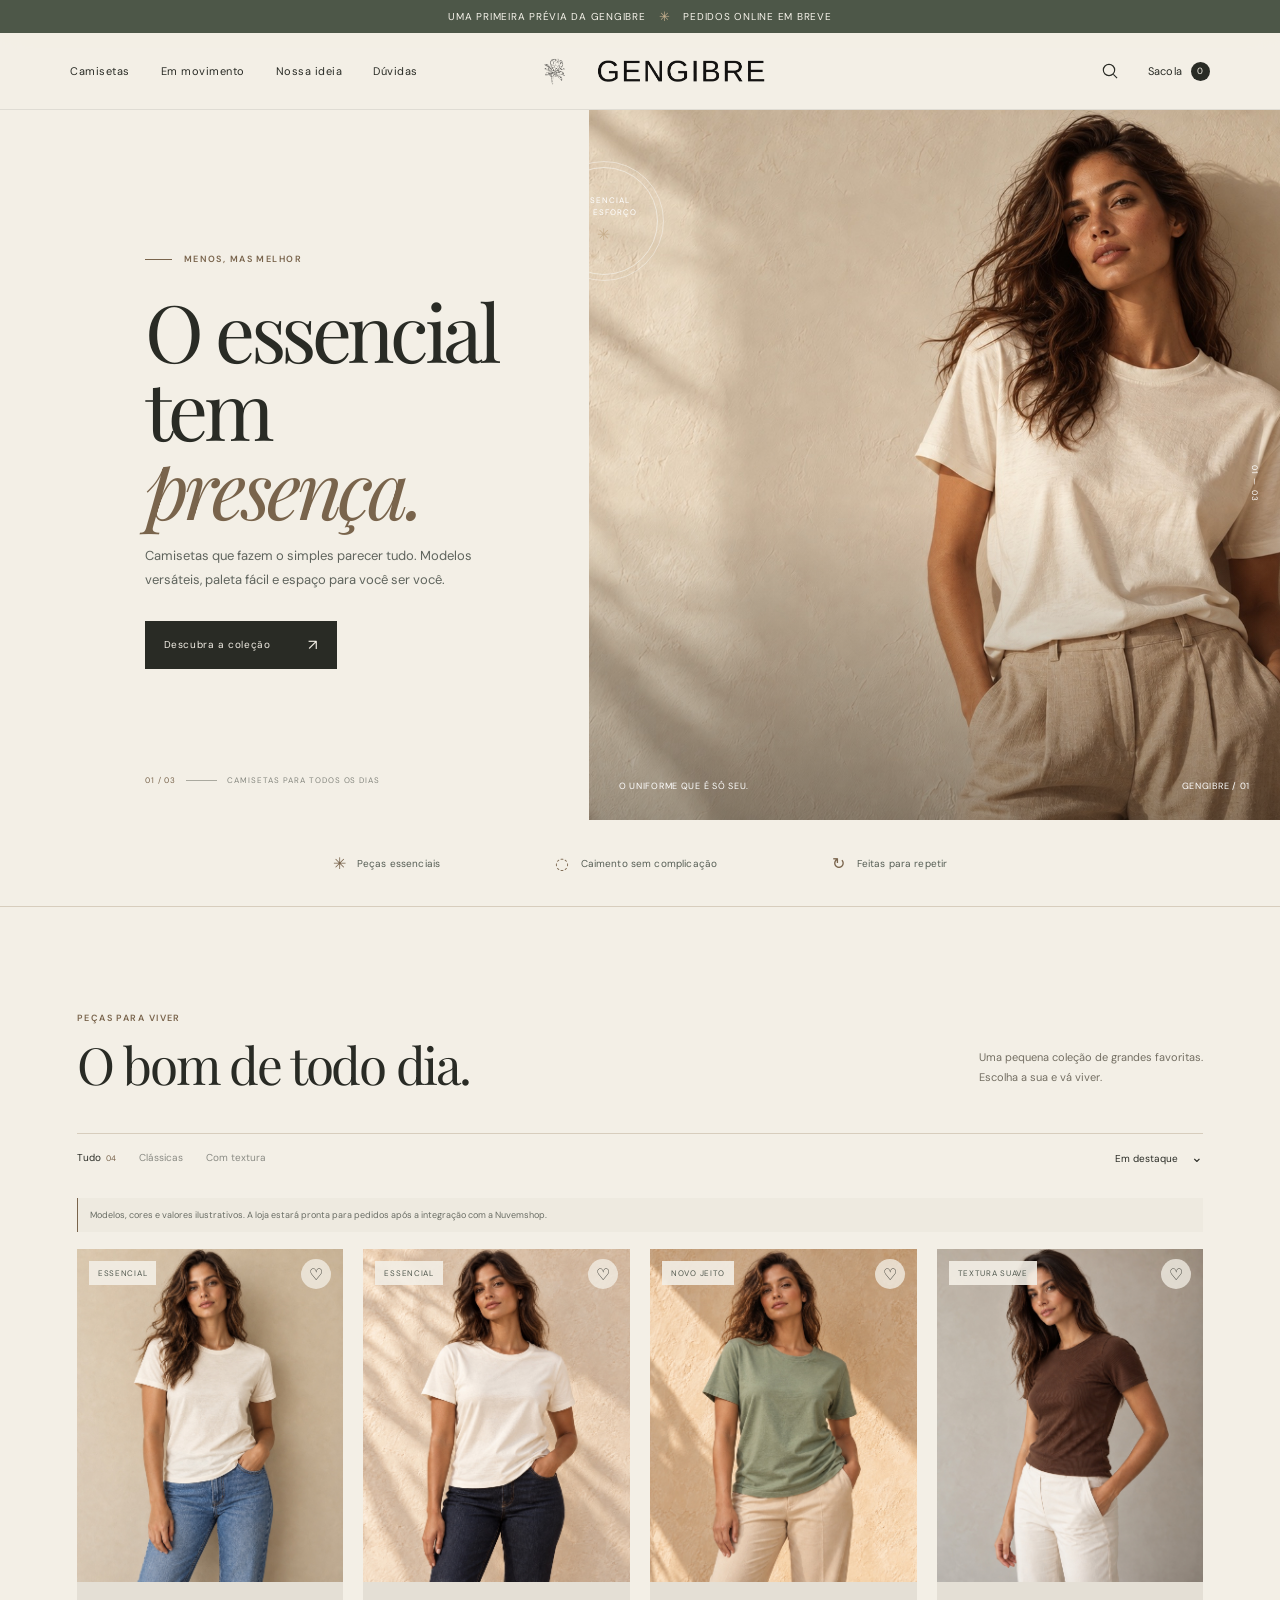
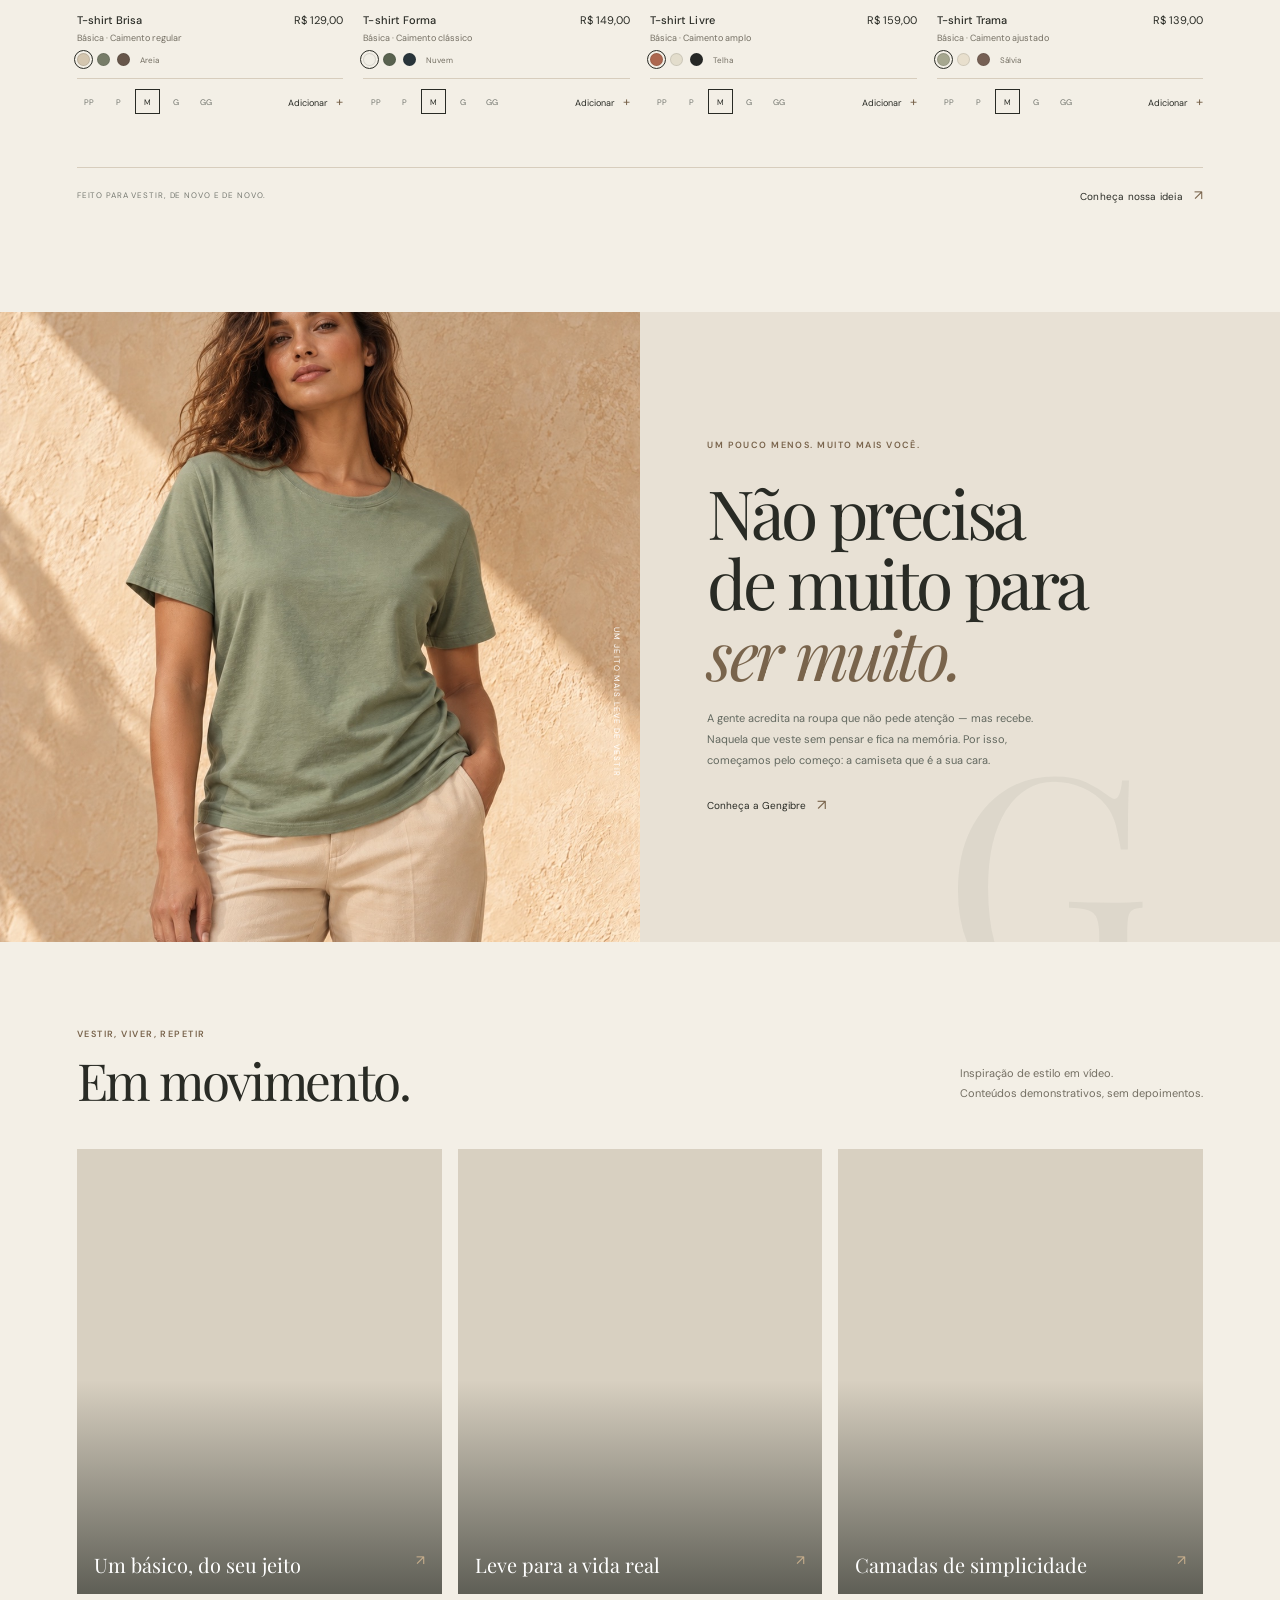
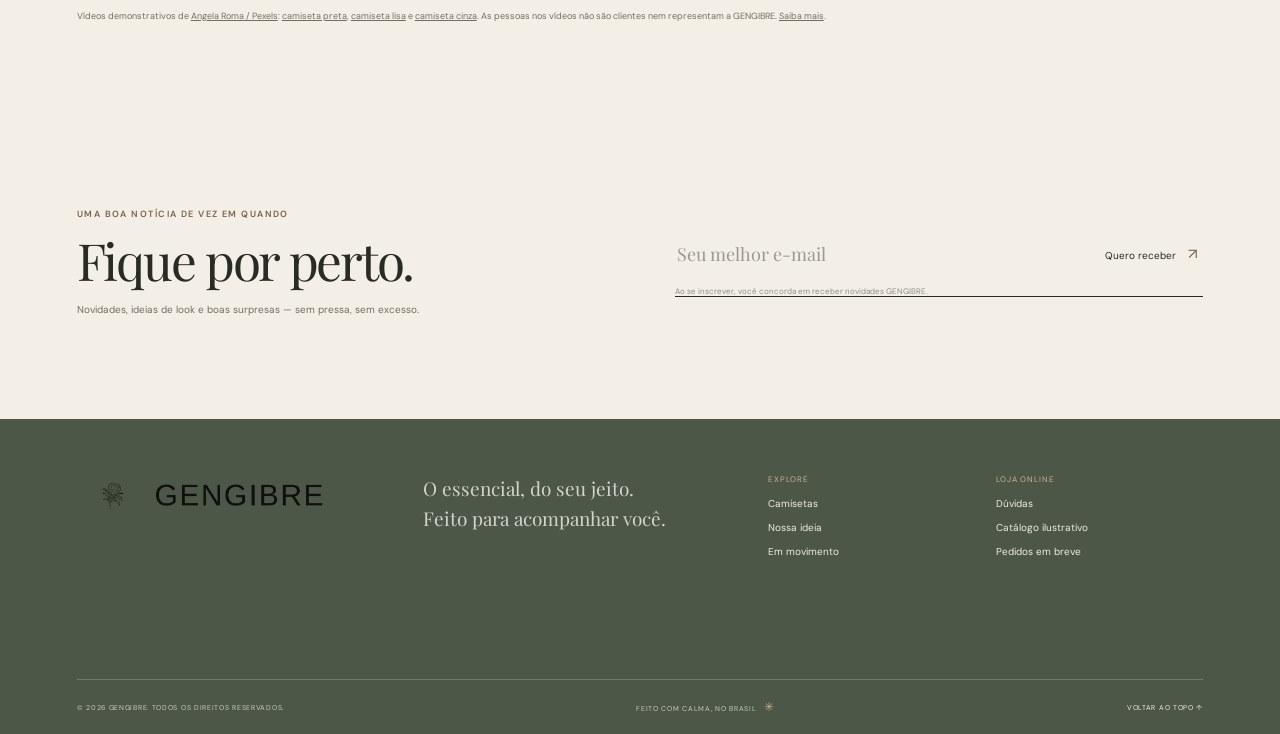
==== commit 37fdef7d: "Warm up Gengibre storefront palette and imagery" ====
--- a/index.html
+++ b/index.html
@@ -3,7 +3,7 @@
   <head>
     <meta charset="UTF-8" />
     <meta name="viewport" content="width=device-width, initial-scale=1" />
-    <meta name="theme-color" content="#f4f1e9" />
+    <meta name="theme-color" content="#f3efe6" />
     <meta name="description" content="GENGIBRE — camisetas essenciais, feitas para acompanhar você todos os dias." />
     <title>GENGIBRE — vestir o essencial</title>
     <link rel="preconnect" href="https://fonts.googleapis.com" />
--- a/styles.css
+++ b/styles.css
@@ -1,12 +1,12 @@
 :root {
   color-scheme: light;
-  --paper: #f4f1e9;
-  --paper-deep: #ebe6dc;
-  --ink: #1d2520;
-  --muted: #73776f;
-  --line: #d8d5ca;
-  --ginger: #b7573d;
-  --olive: #47564a;
+  --paper: #f3efe6;
+  --paper-deep: #e8e1d5;
+  --ink: #292b25;
+  --muted: #736e62;
+  --line: #d7cdbd;
+  --ginger: #79644c;
+  --olive: #4d5748;
   --serif: "Playfair Display", Georgia, serif;
   --sans: "DM Sans", Arial, sans-serif;
 }
@@ -23,8 +23,8 @@
 .sr-only { position: absolute; width: 1px; height: 1px; padding: 0; margin: -1px; overflow: hidden; clip: rect(0, 0, 0, 0); white-space: nowrap; border: 0; }
 
 .announcement { height: 33px; display: flex; align-items: center; justify-content: center; gap: 13px; color: #f7f4eb; background: var(--olive); font-size: 10px; letter-spacing: .075em; text-transform: uppercase; }
-.announcement-dot { color: #ddac8d; font-size: 13px; }
-.site-header { height: 77px; position: sticky; top: 0; z-index: 20; display: grid; grid-template-columns: 1fr auto 1fr; align-items: center; padding: 0 5.5vw; background: rgba(244, 241, 233, .97); border-bottom: 1px solid rgba(29, 37, 32, .09); backdrop-filter: blur(14px); }
+.announcement-dot { color: #c7b08f; font-size: 13px; }
+.site-header { height: 77px; position: sticky; top: 0; z-index: 20; display: grid; grid-template-columns: 1fr auto 1fr; align-items: center; padding: 0 5.5vw; background: rgba(243, 239, 230, .97); border-bottom: 1px solid rgba(29, 37, 32, .09); backdrop-filter: blur(14px); }
 .main-nav, .header-actions { display: flex; align-items: center; }
 .main-nav { gap: 31px; font-size: 11px; letter-spacing: .045em; }
 .main-nav a, .footer-links a, .text-link { transition: opacity .2s ease; }
@@ -67,8 +67,8 @@
 .hero-image { width: 100%; height: 100%; object-fit: cover; object-position: center 35%; }
 .hero-image-wrap::after { content: ""; position: absolute; inset: 55% 0 0; pointer-events: none; background: linear-gradient(transparent, rgba(25, 25, 20, .36)); }
 .hero-image-caption { position: absolute; z-index: 1; bottom: 28px; left: 30px; right: 30px; display: flex; justify-content: space-between; color: white; font-size: 9px; letter-spacing: .08em; text-transform: uppercase; }
-.round-stamp { position: absolute; z-index: 2; top: 8%; left: -39px; width: 108px; height: 108px; display: flex; flex-direction: column; align-items: center; justify-content: center; gap: 5px; border: 1px solid rgba(244, 241, 233, .75); border-radius: 50%; outline: 1px solid rgba(244, 241, 233, .6); outline-offset: 5px; color: white; text-align: center; font-size: 8px; letter-spacing: .12em; line-height: 1.5; }
-.round-stamp b { color: #eab89a; font-size: 16px; font-weight: 400; }
+.round-stamp { position: absolute; z-index: 2; top: 8%; left: -39px; width: 108px; height: 108px; display: flex; flex-direction: column; align-items: center; justify-content: center; gap: 5px; border: 1px solid rgba(243, 239, 230, .75); border-radius: 50%; outline: 1px solid rgba(243, 239, 230, .6); outline-offset: 5px; color: white; text-align: center; font-size: 8px; letter-spacing: .12em; line-height: 1.5; }
+.round-stamp b { color: #c7ae8c; font-size: 16px; font-weight: 400; }
 .hero-index { position: absolute; z-index: 3; top: 50%; right: 20px; writing-mode: vertical-rl; color: white; font-size: 8px; letter-spacing: .14em; }
 
 .promise-bar { min-height: 87px; display: flex; align-items: center; justify-content: center; gap: clamp(45px, 9vw, 155px); border-bottom: 1px solid var(--line); }
@@ -92,8 +92,8 @@
 .product-image { position: relative; overflow: hidden; aspect-ratio: .76; background: #e4dfd5; }
 .product-image > img { width: 100%; height: 100%; object-fit: cover; transition: transform .55s cubic-bezier(.2,.65,.25,1); }
 .product-card:hover .product-image > img { transform: scale(1.035); }
-.product-label { position: absolute; top: 12px; left: 12px; padding: 7px 9px; background: rgba(244, 241, 233, .9); color: #51594f; font-size: 8px; letter-spacing: .09em; text-transform: uppercase; }
-.favorite-button { position: absolute; top: 10px; right: 12px; display: grid; place-items: center; width: 30px; height: 30px; border: 0; border-radius: 50%; background: rgba(244, 241, 233, .76); cursor: pointer; font-size: 16px; }
+.product-label { position: absolute; top: 12px; left: 12px; padding: 7px 9px; background: rgba(243, 239, 230, .9); color: #51594f; font-size: 8px; letter-spacing: .09em; text-transform: uppercase; }
+.favorite-button { position: absolute; top: 10px; right: 12px; display: grid; place-items: center; width: 30px; height: 30px; border: 0; border-radius: 50%; background: rgba(243, 239, 230, .76); cursor: pointer; font-size: 16px; }
 .favorite-button.is-favorite { color: var(--ginger); }
 .product-info { padding-top: 13px; }
 .product-title-row { display: flex; justify-content: space-between; align-items: baseline; gap: 8px; }
@@ -142,10 +142,10 @@
 .footer-main > p { margin: 0; color: #d2d4cb; font-family: var(--serif); font-size: 19px; line-height: 1.55; }
 .footer-links { display: grid; grid-template-columns: 1fr 1fr; gap: 20px; }
 .footer-links > div { display: flex; flex-direction: column; align-items: flex-start; gap: 11px; }
-.footer-links span { margin-bottom: 2px; color: #d5b9a3; font-size: 8px; letter-spacing: .12em; }
+.footer-links span { margin-bottom: 2px; color: #c7b295; font-size: 8px; letter-spacing: .12em; }
 .footer-links a { color: #edece5; font-size: 10px; }
-.footer-bottom { min-height: 55px; display: flex; align-items: center; justify-content: space-between; border-top: 1px solid rgba(244, 241, 233, .22); color: #c7cdc4; font-size: 7px; letter-spacing: .1em; }
-.footer-bottom b { margin-left: 5px; color: #d5b9a3; font-size: 12px; font-weight: 400; }
+.footer-bottom { min-height: 55px; display: flex; align-items: center; justify-content: space-between; border-top: 1px solid rgba(243, 239, 230, .22); color: #c7cdc4; font-size: 7px; letter-spacing: .1em; }
+.footer-bottom b { margin-left: 5px; color: #c7b295; font-size: 12px; font-weight: 400; }
 .footer-bottom a { color: #f2f0e8; }
 
 .drawer-backdrop { position: fixed; z-index: 40; inset: 0; background: rgba(23, 29, 24, .42); opacity: 0; transition: opacity .25s ease; }
@@ -296,8 +296,8 @@
 }
 
 /* Multi-page storefront, brand marks, and video collection. */
-.wordmark.has-logo, .footer-wordmark { display: flex; align-items: center; justify-self: center; gap: 4px; width: 207px; height: 42px; overflow: visible; background: transparent; }
-.brand-flower { display: block; flex: 0 0 36px; width: 36px; height: 36px; object-fit: contain; }
+.wordmark.has-logo, .footer-wordmark { display: flex; align-items: center; justify-self: center; gap: 4px; width: 243px; height: 42px; overflow: visible; background: transparent; }
+.brand-flower { display: block; flex: 0 0 72px; width: 72px; height: 72px; object-fit: contain; }
 .wordmark-crop { position: relative; display: block; flex: 0 0 167px; width: 167px; height: 42px; margin: 0; overflow: hidden; vertical-align: baseline; }
 .wordmark-crop img { position: absolute; width: 267px; height: 107px; max-width: none; left: 50%; top: 50%; transform: translate(-50%, -50%); }
 .footer-wordmark { justify-self: start; }
@@ -387,7 +387,7 @@
 .video-teaser video { width: 100%; height: 100%; object-fit: cover; transition: transform .5s ease; }
 .video-teaser:hover video { transform: scale(1.035); }
 .video-teaser > span { position: absolute; z-index: 1; left: 17px; right: 17px; bottom: 16px; display: flex; justify-content: space-between; color: white; font-family: var(--serif); font-size: 20px; }
-.video-teaser b { color: #e7bd9d; font-family: var(--sans); font-size: 14px; font-weight: 400; }
+.video-teaser b { color: #c7ae8c; font-family: var(--sans); font-size: 14px; font-weight: 400; }
 .video-disclaimer { margin: 15px 0 0; color: var(--muted); font-size: 9px; line-height: 1.7; }
 .video-disclaimer a { text-decoration: underline; }
 .video-page-intro { min-height: 400px; display: flex; flex-direction: column; align-items: flex-start; justify-content: center; }
@@ -401,7 +401,7 @@
 .ugc-card { min-width: 0; }
 .ugc-video { position: relative; overflow: hidden; aspect-ratio: .62; background: #ded8cc; }
 .ugc-video video { width: 100%; height: 100%; object-fit: cover; }
-.ugc-video > span { position: absolute; top: 10px; left: 10px; padding: 7px 9px; background: rgba(244, 241, 233, .93); color: #586055; font-size: 7px; letter-spacing: .1em; pointer-events: none; }
+.ugc-video > span { position: absolute; top: 10px; left: 10px; padding: 7px 9px; background: rgba(243, 239, 230, .93); color: #586055; font-size: 7px; letter-spacing: .1em; pointer-events: none; }
 .ugc-caption h2 { margin: 12px 0 5px; font-family: var(--serif); font-size: 20px; font-weight: 400; }
 .ugc-caption p { margin: 0; color: var(--muted); font-size: 8px; line-height: 1.7; }
 .ugc-caption a { text-decoration: underline; }
@@ -413,14 +413,14 @@
   .product-detail { grid-template-columns: minmax(0, 1fr) minmax(300px, .85fr); gap: 38px; }
   .ugc-grid { grid-template-columns: repeat(2, minmax(0, 1fr)); }
   .main-nav { gap: 12px; font-size: 9px; }
-  .wordmark.has-logo { width: 184px; }
-  .brand-flower { flex-basis: 32px; width: 32px; height: 32px; }
+  .wordmark.has-logo { width: 216px; }
+  .brand-flower { flex-basis: 64px; width: 64px; height: 64px; }
   .wordmark-crop { flex-basis: 148px; width: 148px; }
   .wordmark-crop img { width: 237px; height: 95px; }
 }
 @media (max-width: 680px) {
-  .wordmark.has-logo, .footer-wordmark { gap: 2px; width: 165px; height: 37px; }
-  .brand-flower { flex-basis: 30px; width: 30px; height: 30px; }
+  .wordmark.has-logo, .footer-wordmark { gap: 2px; width: 197px; height: 37px; }
+  .brand-flower { flex-basis: 60px; width: 60px; height: 60px; }
   .wordmark-crop { flex-basis: 133px; width: 133px; height: 37px; }
   .wordmark-crop img { width: 213px; height: 85px; }
   .page-intro { width: auto; margin-inline: 22px; }
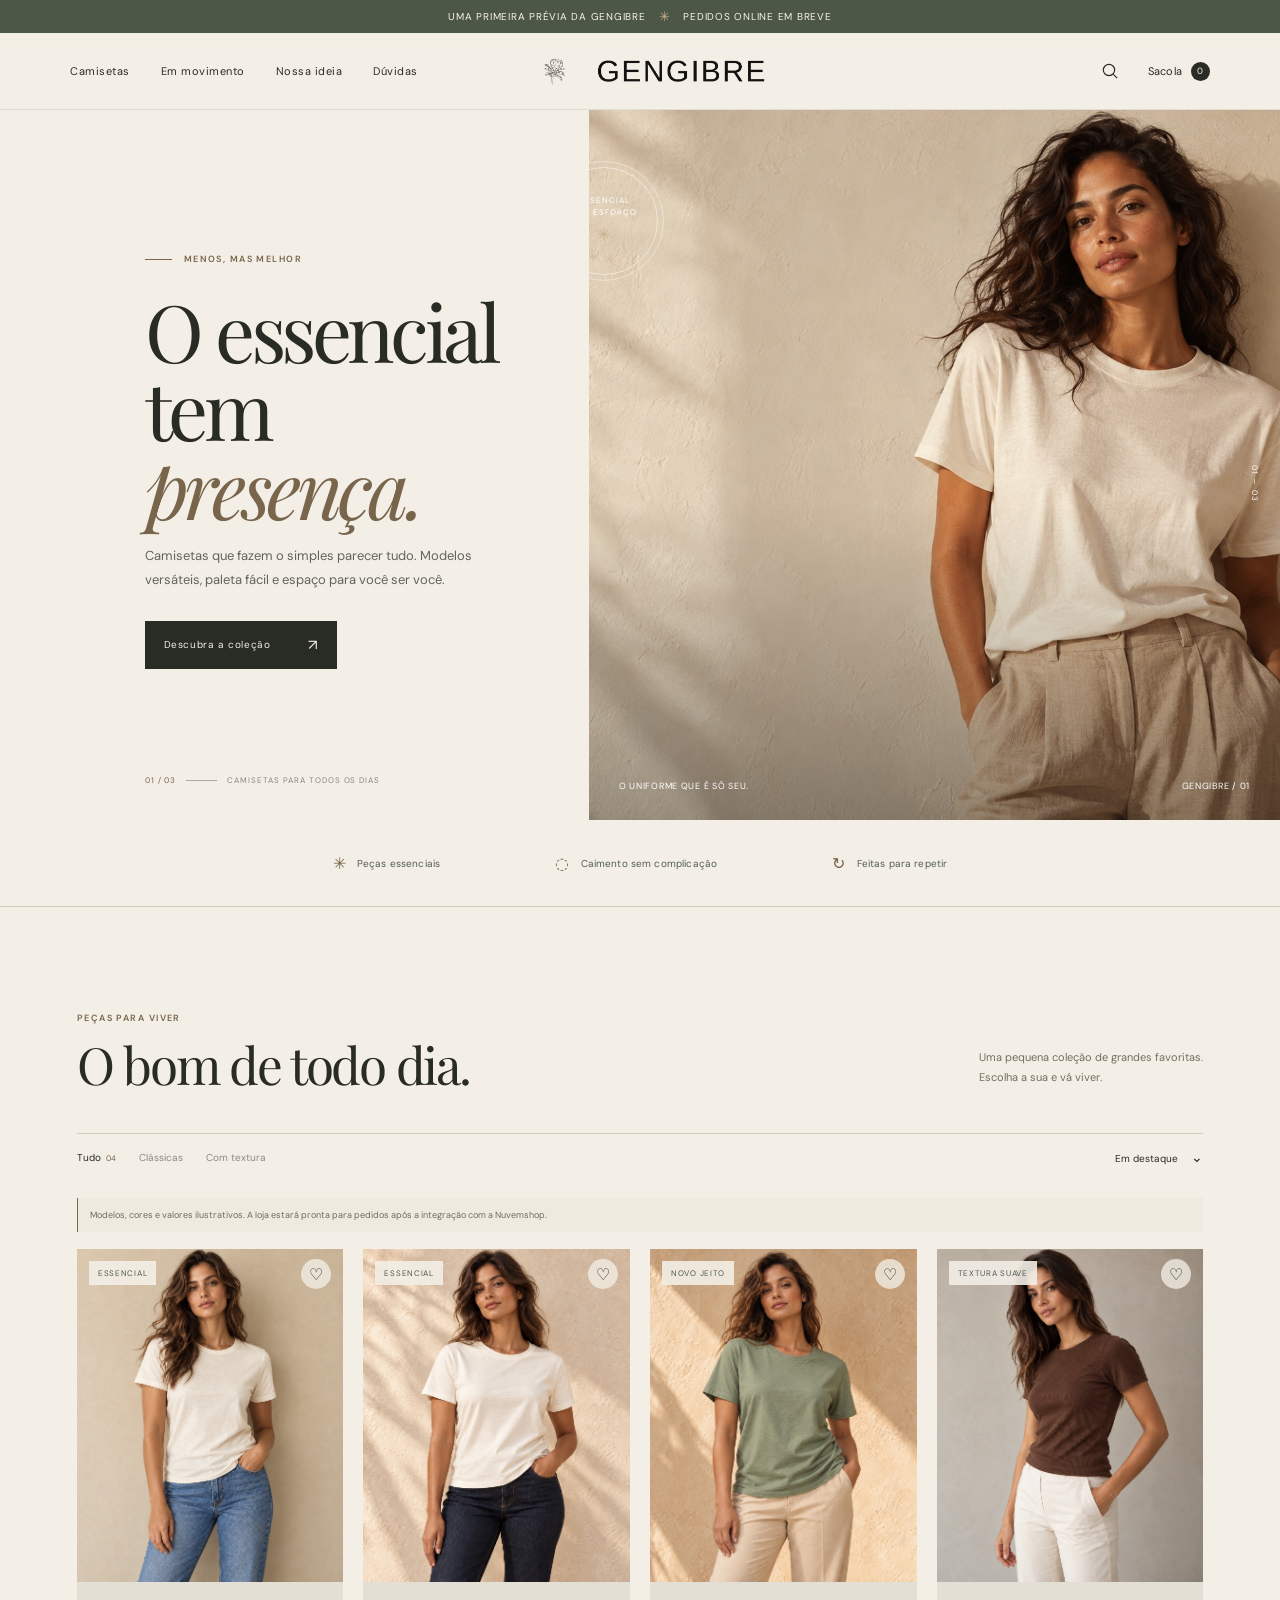
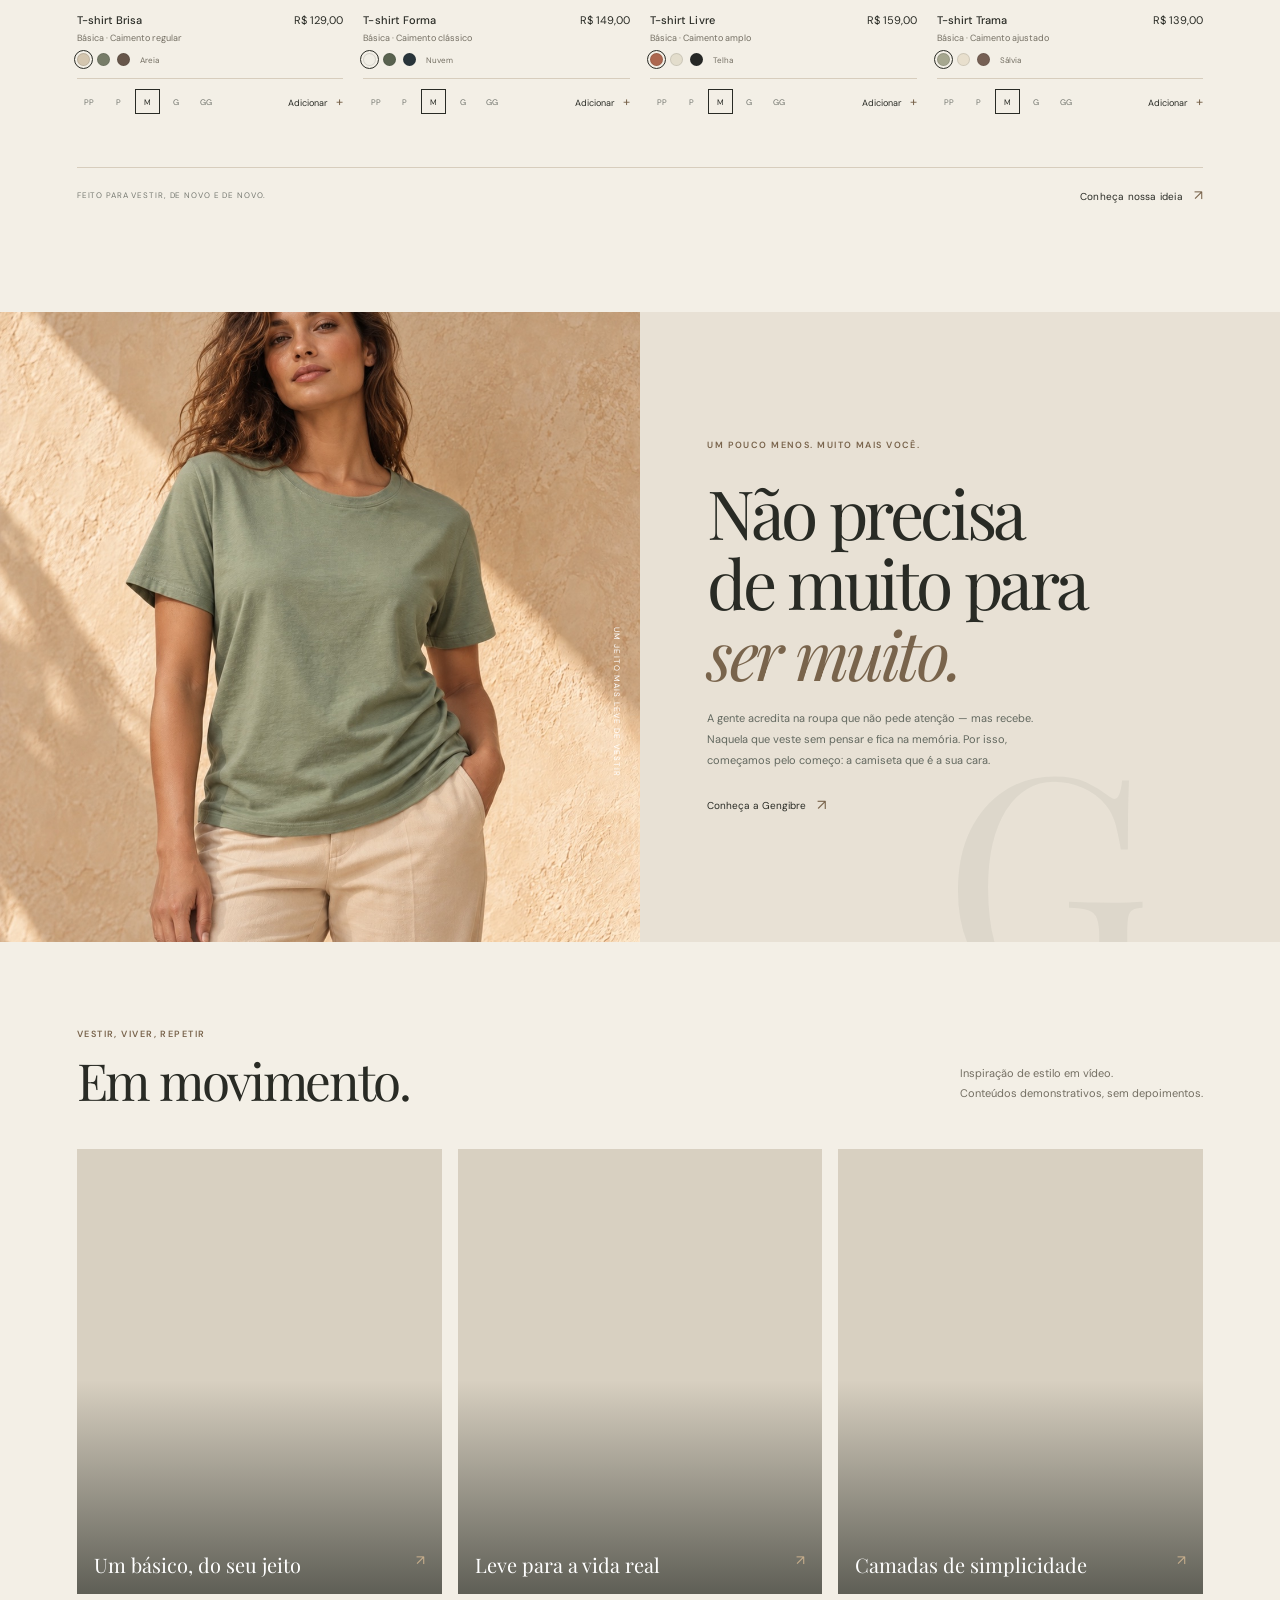
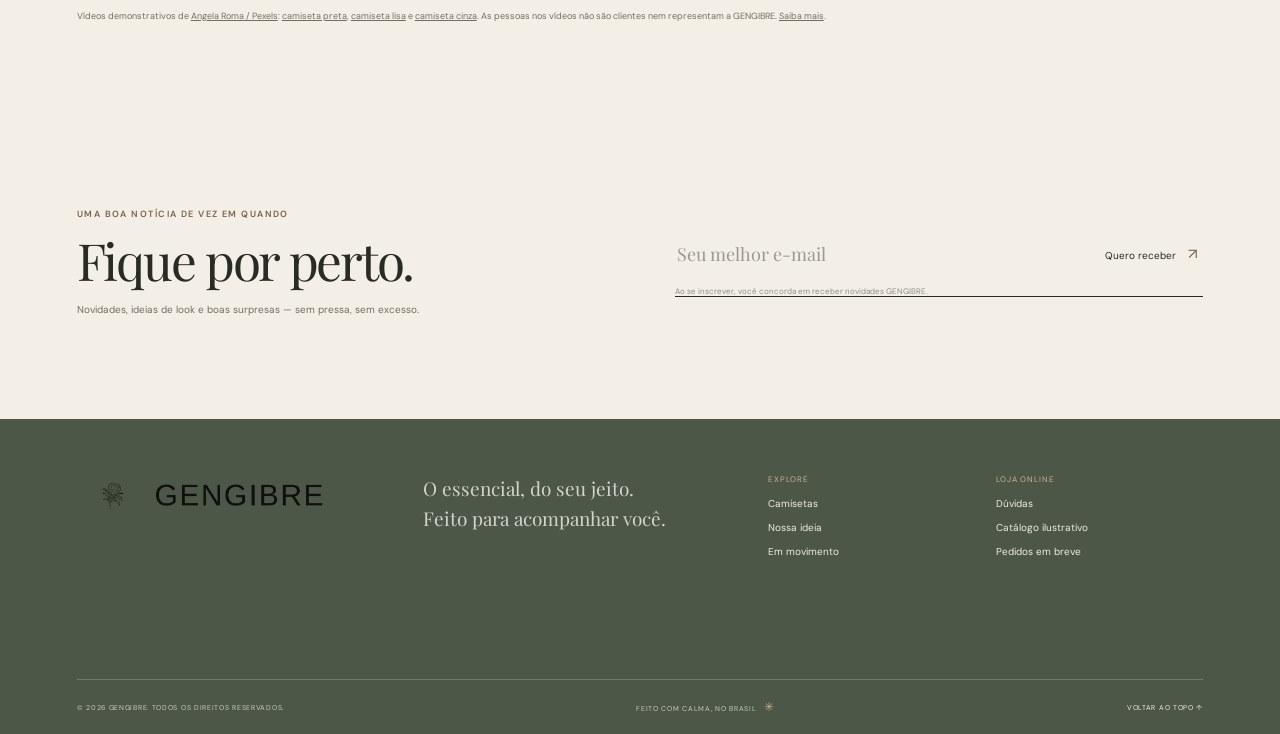
==== commit 30ef9a10: "Restore original homepage banner photo" ====
--- a/index.html
+++ b/index.html
@@ -48,7 +48,7 @@
           <div class="hero-note"><span>01 / 03</span><span class="hero-note-line"></span><span>CAMISETAS PARA TODOS OS DIAS</span></div>
         </div>
         <div class="hero-image-wrap">
-          <img class="hero-image" src="assets/hero-gengibre.jpg" alt="Modelo usando camiseta Gengibre em tom marfim" fetchpriority="high" />
+          <img class="hero-image" src="assets/hero-banner.jpg" alt="Modelo usando camiseta Gengibre em tom marfim" fetchpriority="high" />
           <div class="hero-image-caption"><span>O uniforme que é só seu.</span><span>GENGIBRE / 01</span></div>
           <div class="round-stamp" aria-label="Essenciais para todos os dias"><span>ESSENCIAL<br />SEM ESFORÇO</span><b>✳</b></div>
         </div>
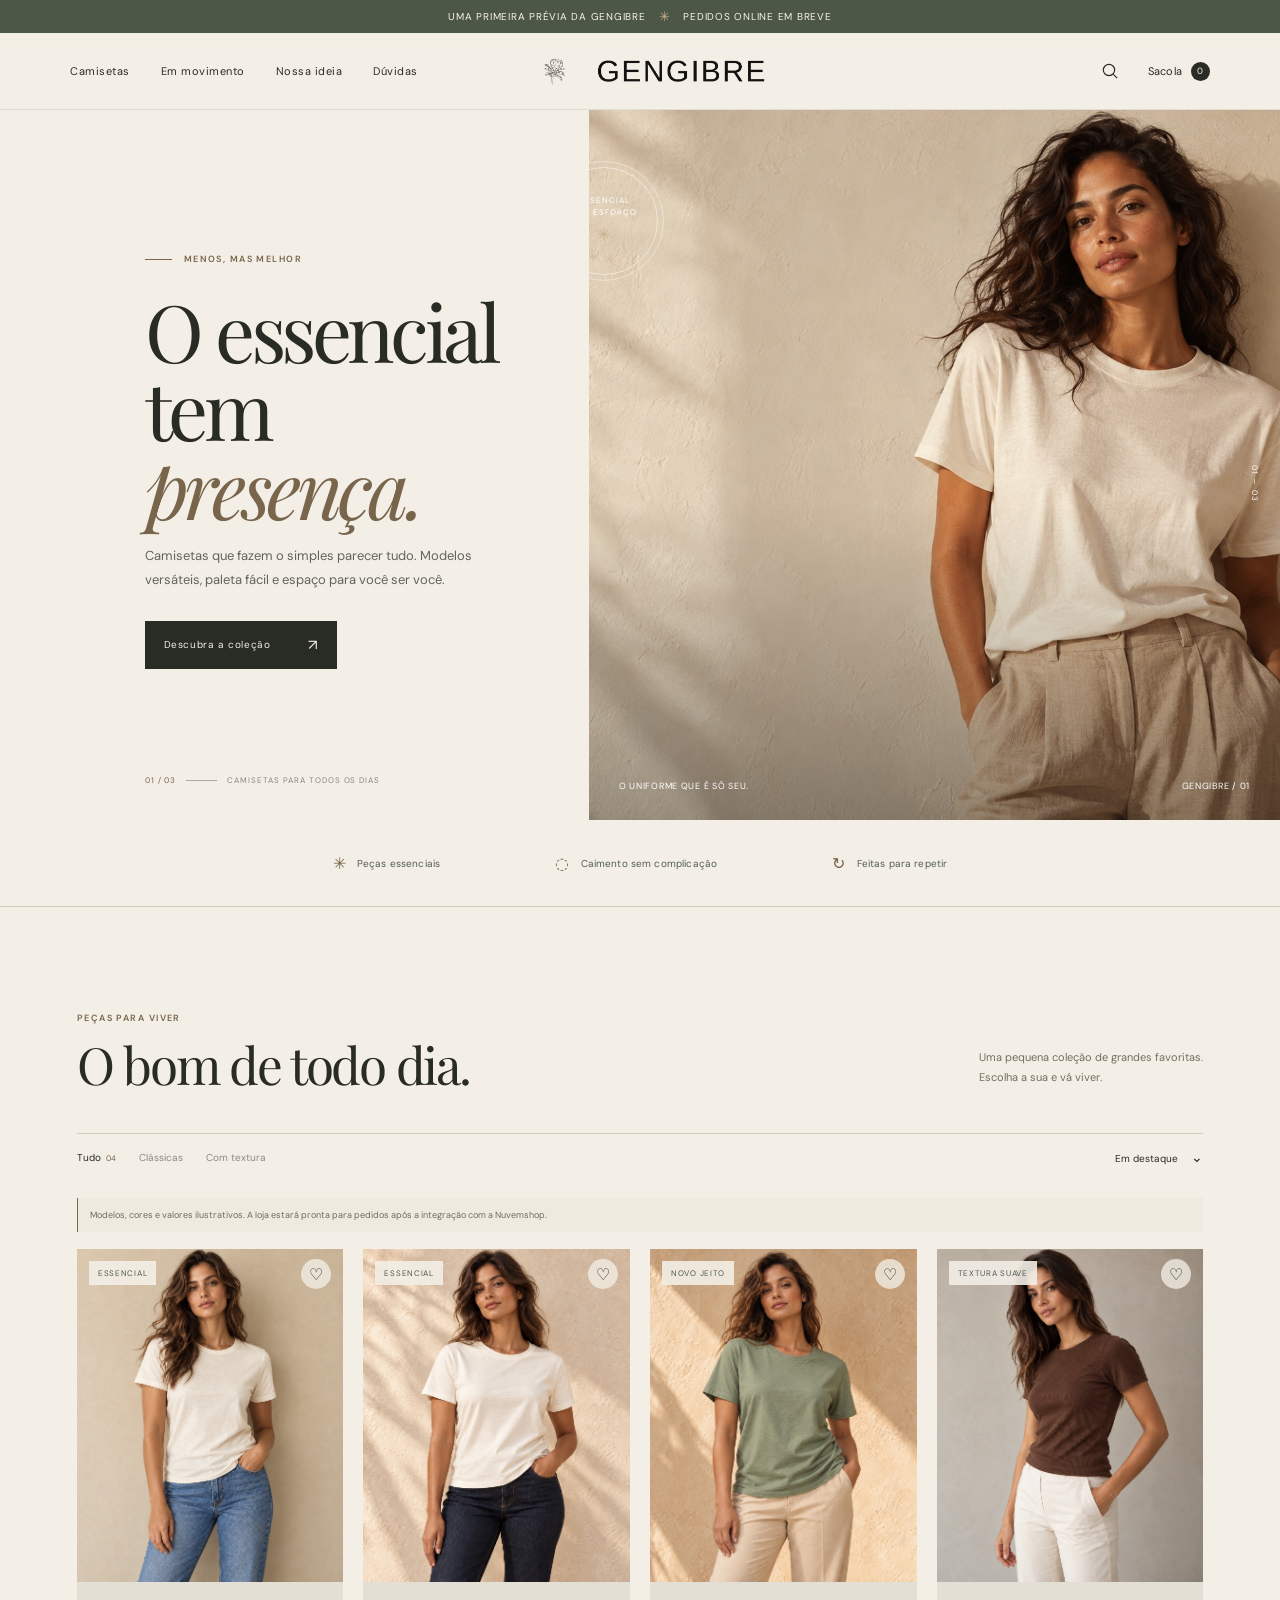
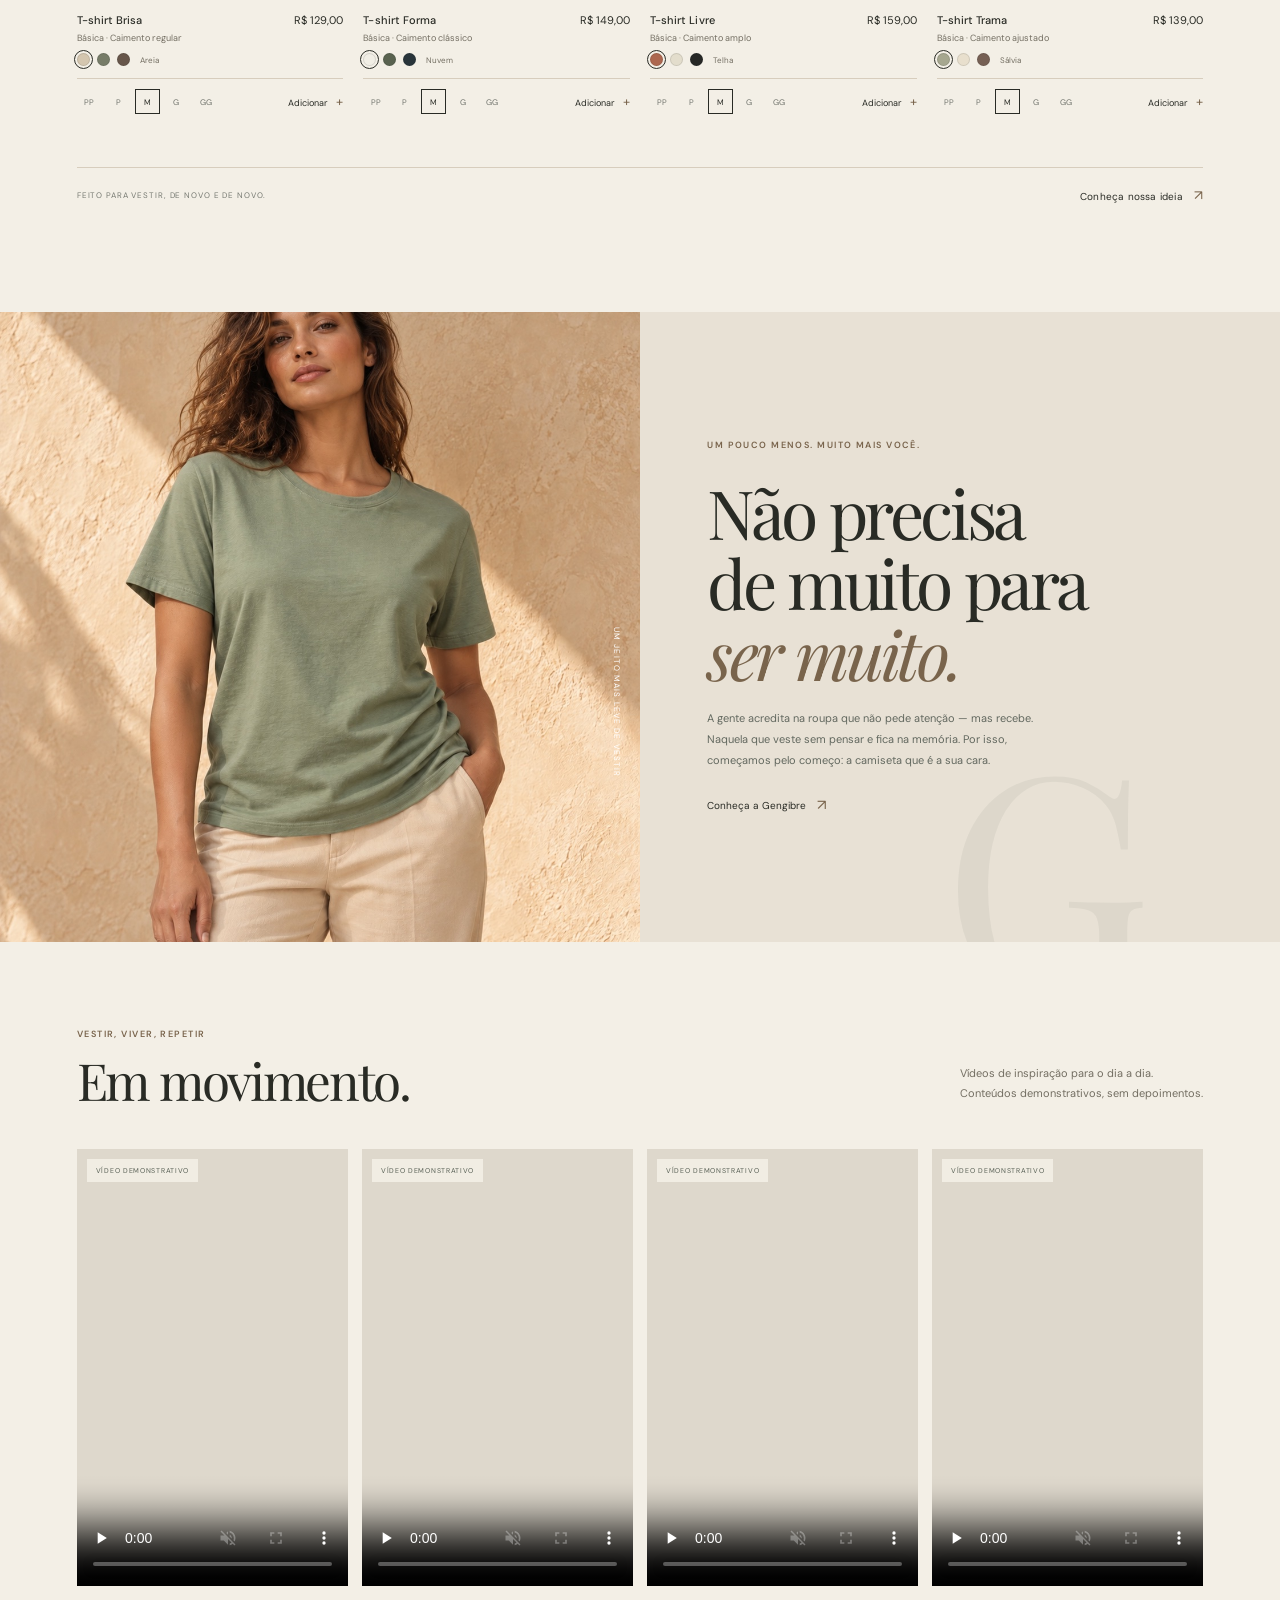
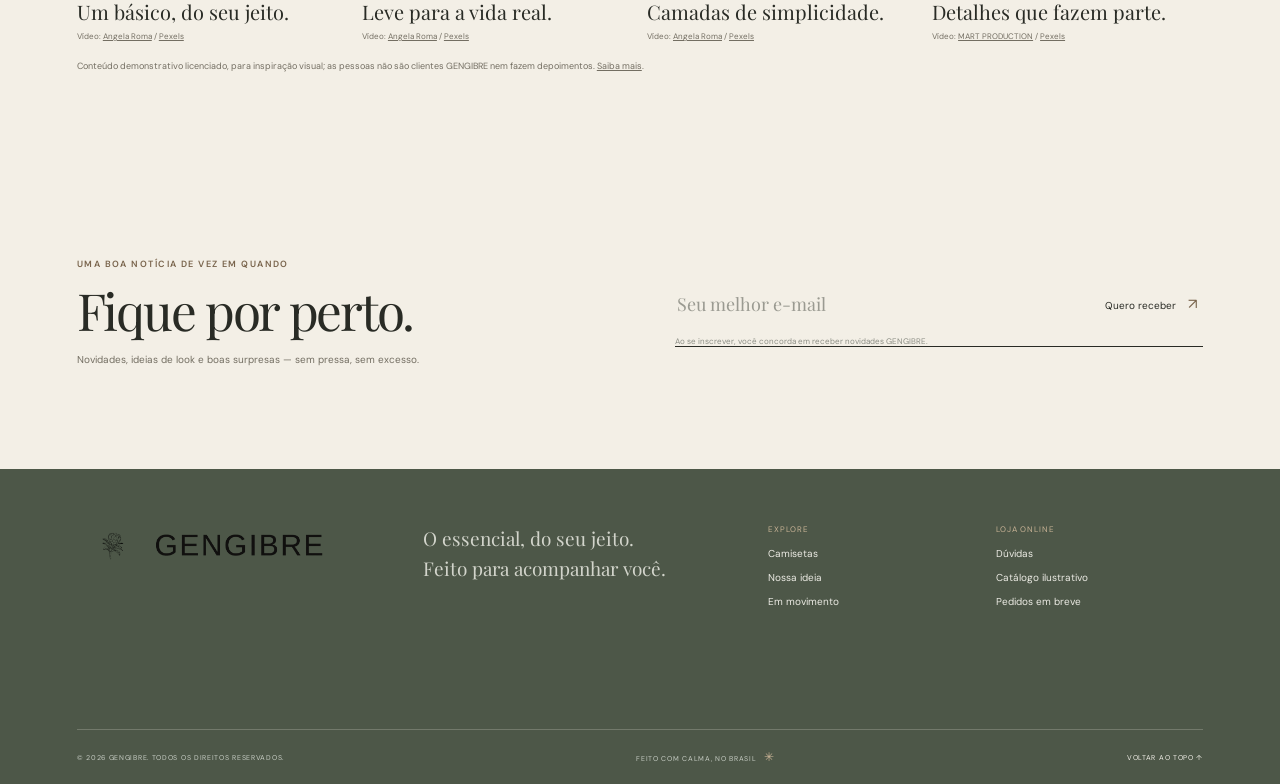
==== commit ad21b280: "Show video inspiration cards on the homepage" ====
--- a/index.html
+++ b/index.html
@@ -86,13 +86,14 @@
       </section>
 
       <section class="video-feature section-shell">
-        <div class="section-heading"><div><p class="eyebrow">VESTIR, VIVER, REPETIR</p><h2>Em movimento.</h2></div><p>Inspiração de estilo em vídeo.<br />Conteúdos demonstrativos, sem depoimentos.</p></div>
-        <div class="video-teaser-grid">
-          <a class="video-teaser" href="videos.html"><video muted autoplay loop playsinline preload="none" poster="https://images.pexels.com/videos/7316379/pexels-photo-7316379.jpeg?auto=compress&cs=tinysrgb&fit=crop&h=1200&w=630"><source src="https://videos.pexels.com/video-files/7316379/7316379-hd_1080_1920_25fps.mp4" type="video/mp4" /></video><span>Um básico, do seu jeito <b>↗</b></span></a>
-          <a class="video-teaser" href="videos.html"><video muted autoplay loop playsinline preload="none" poster="https://images.pexels.com/videos/7317021/adult-art-beach-beautiful-7317021.jpeg?auto=compress&cs=tinysrgb&fit=crop&h=1200&w=630"><source src="https://videos.pexels.com/video-files/7317021/7317021-hd_720_1280_50fps.mp4" type="video/mp4" /></video><span>Leve para a vida real <b>↗</b></span></a>
-          <a class="video-teaser" href="videos.html"><video muted autoplay loop playsinline preload="none" poster="https://images.pexels.com/videos/7317438/pexels-photo-7317438.jpeg?auto=compress&cs=tinysrgb&fit=crop&h=1200&w=630"><source src="https://videos.pexels.com/video-files/7317438/7317438-hd_1080_1920_25fps.mp4" type="video/mp4" /></video><span>Camadas de simplicidade <b>↗</b></span></a>
+        <div class="section-heading"><div><p class="eyebrow">VESTIR, VIVER, REPETIR</p><h2>Em movimento.</h2></div><p>Vídeos de inspiração para o dia a dia.<br />Conteúdos demonstrativos, sem depoimentos.</p></div>
+        <div class="ugc-grid home-ugc-grid">
+          <article class="ugc-card"><div class="ugc-video"><video controls muted playsinline preload="none" poster="https://images.pexels.com/videos/7316379/pexels-photo-7316379.jpeg?auto=compress&cs=tinysrgb&fit=crop&h=1200&w=630" aria-label="Vídeo de inspiração: mulher usando camiseta preta"><source src="https://videos.pexels.com/video-files/7316379/7316379-hd_1080_1920_25fps.mp4" type="video/mp4" /></video><span>VÍDEO DEMONSTRATIVO</span></div><div class="ugc-caption"><h2>Um básico, do seu jeito.</h2><p>Vídeo: <a href="https://www.pexels.com/@angela-roma" target="_blank" rel="noreferrer">Angela Roma</a> / <a href="https://www.pexels.com/video/woman-wearing-black-t-shirt-7316379/" target="_blank" rel="noreferrer">Pexels</a></p></div></article>
+          <article class="ugc-card"><div class="ugc-video"><video controls muted playsinline preload="none" poster="https://images.pexels.com/videos/7317021/adult-art-beach-beautiful-7317021.jpeg?auto=compress&cs=tinysrgb&fit=crop&h=1200&w=630" aria-label="Vídeo de inspiração: pessoa com camiseta lisa"><source src="https://videos.pexels.com/video-files/7317021/7317021-hd_720_1280_50fps.mp4" type="video/mp4" /></video><span>VÍDEO DEMONSTRATIVO</span></div><div class="ugc-caption"><h2>Leve para a vida real.</h2><p>Vídeo: <a href="https://www.pexels.com/@angela-roma" target="_blank" rel="noreferrer">Angela Roma</a> / <a href="https://www.pexels.com/video/woman-holding-a-plain-shirt-7317021/" target="_blank" rel="noreferrer">Pexels</a></p></div></article>
+          <article class="ugc-card"><div class="ugc-video"><video controls muted playsinline preload="none" poster="https://images.pexels.com/videos/7317438/pexels-photo-7317438.jpeg?auto=compress&cs=tinysrgb&fit=crop&h=1200&w=630" aria-label="Vídeo de inspiração: pessoa usando camiseta cinza"><source src="https://videos.pexels.com/video-files/7317438/7317438-hd_1080_1920_25fps.mp4" type="video/mp4" /></video><span>VÍDEO DEMONSTRATIVO</span></div><div class="ugc-caption"><h2>Camadas de simplicidade.</h2><p>Vídeo: <a href="https://www.pexels.com/@angela-roma" target="_blank" rel="noreferrer">Angela Roma</a> / <a href="https://www.pexels.com/video/woman-wearing-a-plain-gray-shirt-7317438/" target="_blank" rel="noreferrer">Pexels</a></p></div></article>
+          <article class="ugc-card"><div class="ugc-video"><video controls muted playsinline preload="none" poster="https://images.pexels.com/videos/9558222/pexels-photo-9558222.jpeg?auto=compress&cs=tinysrgb&fit=crop&h=1200&w=630" aria-label="Vídeo de inspiração: camiseta sendo pendurada em cabide"><source src="https://videos.pexels.com/video-files/9558222/9558222-hd_1080_2048_25fps.mp4" type="video/mp4" /></video><span>VÍDEO DEMONSTRATIVO</span></div><div class="ugc-caption"><h2>Detalhes que fazem parte.</h2><p>Vídeo: <a href="https://www.pexels.com/@mart-production" target="_blank" rel="noreferrer">MART PRODUCTION</a> / <a href="https://www.pexels.com/video/a-person-hanging-the-shirt-on-the-rack-9558222/" target="_blank" rel="noreferrer">Pexels</a></p></div></article>
         </div>
-        <p class="video-disclaimer">Vídeos demonstrativos de <a href="https://www.pexels.com/@angela-roma" target="_blank" rel="noreferrer">Angela Roma / Pexels</a>: <a href="https://www.pexels.com/video/woman-wearing-black-t-shirt-7316379/" target="_blank" rel="noreferrer">camiseta preta</a>, <a href="https://www.pexels.com/video/woman-holding-a-plain-shirt-7317021/" target="_blank" rel="noreferrer">camiseta lisa</a> e <a href="https://www.pexels.com/video/woman-wearing-a-plain-gray-shirt-7317438/" target="_blank" rel="noreferrer">camiseta cinza</a>. As pessoas nos vídeos não são clientes nem representam a GENGIBRE. <a href="videos.html">Saiba mais</a>.</p>
+        <p class="video-disclaimer">Conteúdo demonstrativo licenciado, para inspiração visual; as pessoas não são clientes GENGIBRE nem fazem depoimentos. <a href="videos.html">Saiba mais</a>.</p>
       </section>
 
       <section class="newsletter section-shell">
--- a/styles.css
+++ b/styles.css
@@ -398,6 +398,7 @@
 .ugc-disclosure strong { font-family: var(--serif); font-size: 18px; font-weight: 400; }
 .ugc-disclosure p { max-width: 900px; margin: 7px 0 0; color: #62685f; font-size: 10px; line-height: 1.85; }
 .ugc-grid { display: grid; grid-template-columns: repeat(4, minmax(0, 1fr)); gap: 22px 14px; padding-bottom: 85px; }
+.home-ugc-grid { padding-bottom: 0; }
 .ugc-card { min-width: 0; }
 .ugc-video { position: relative; overflow: hidden; aspect-ratio: .62; background: #ded8cc; }
 .ugc-video video { width: 100%; height: 100%; object-fit: cover; }
@@ -468,6 +469,7 @@
   .ugc-disclosure strong { font-size: 16px; }
   .ugc-disclosure p { font-size: 9px; }
   .ugc-grid { width: auto; margin-inline: 22px; gap: 23px 10px; padding-bottom: 62px; }
+  .video-feature .ugc-grid { margin-inline: 0; padding-bottom: 0; }
   .ugc-video { aspect-ratio: .62; }
   .ugc-video > span { top: 6px; left: 6px; padding: 6px; font-size: 6px; }
   .ugc-caption h2 { font-size: 17px; }
